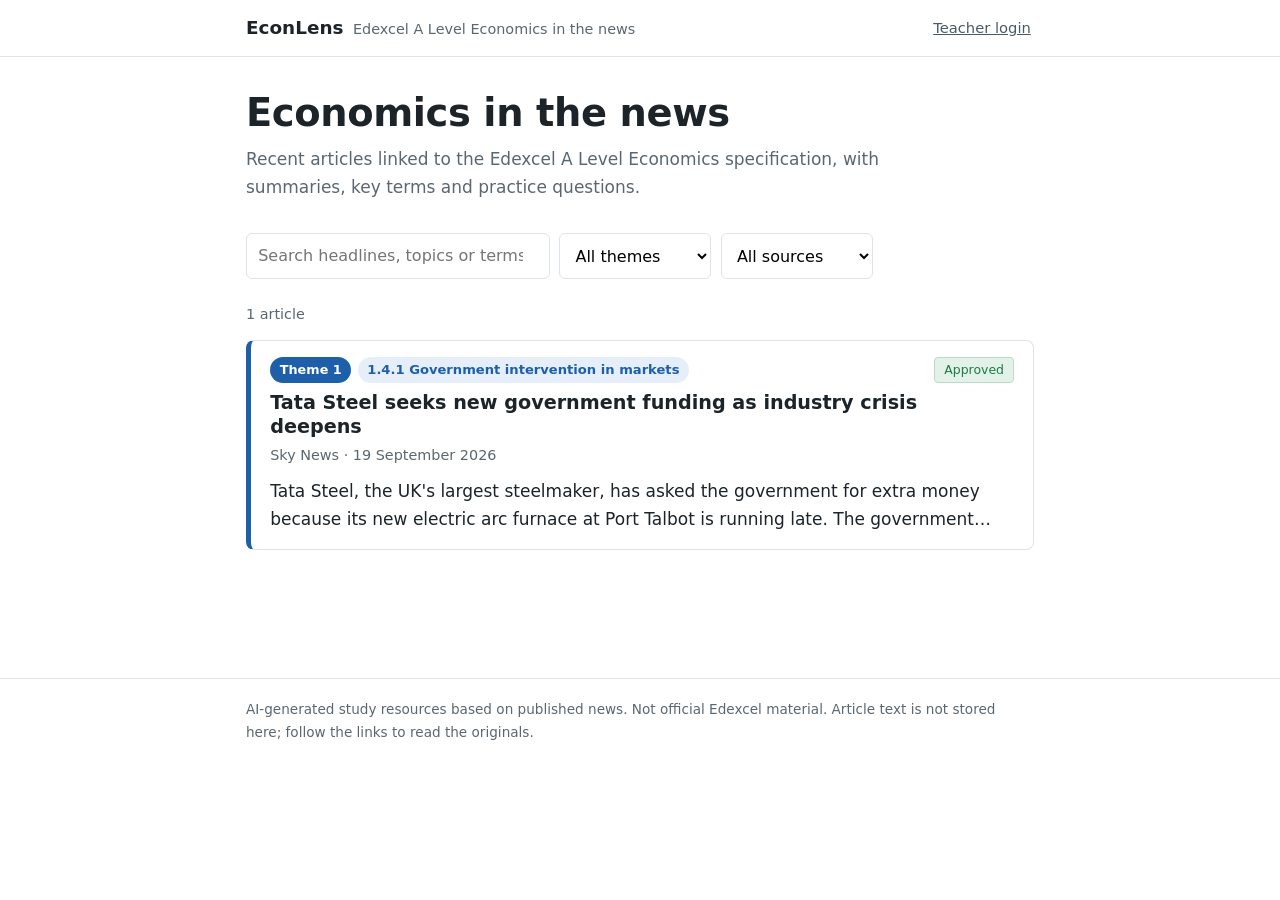
==== index.html @ 5fb8e8cc "Add files via upload" ====
<!DOCTYPE html>
<html lang="en-GB">
<head>
<meta charset="utf-8">
<meta name="viewport" content="width=device-width, initial-scale=1">
<title>EconLens: Economics in the news</title>
<meta name="robots" content="noindex">
<link rel="stylesheet" href="style.css">
</head>
<body>
<div class="topbar no-print">
  <div class="wrap">
    <a class="brand" href="#/">EconLens<span>Edexcel A Level Economics in the news</span></a>
    <div id="account"></div>
  </div>
</div>
<div id="teacherbar" class="teacherbar" hidden></div>
<main class="wrap" id="app" aria-live="polite"></main>
<footer class="site no-print"><div class="wrap">AI-generated study resources based on published news. Not official Edexcel material. Article text is not stored here; follow the links to read the originals.</div></footer>

<dialog id="login">
  <form method="dialog" id="loginform">
    <h2 style="font-size:1.15rem;margin:0">Teacher login</h2>
    <label for="pw" style="font-size:.9rem;color:#5b6770">Department password</label>
    <input id="pw" type="password" autocomplete="current-password" required>
    <p class="err" id="loginerr" hidden></p>
    <div class="row"><button class="btn" type="button" id="logincancel">Cancel</button><button class="btn primary" type="submit">Log in</button></div>
  </form>
</dialog>
<script src="app.js"></script>
</body>
</html>
---- style.css ----
:root{
  --bg:#ffffff; --ink:#1c2429; --muted:#5b6770; --line:#dfe4e8; --panel:#f6f8f9;
  --accent:#4b5a66; --accent-soft:#eceff1;
  --good:#1f7a45; --good-soft:#e2f2e8; --bad:#a23030; --bad-soft:#f8e4e4;
  --warn:#8a5a00; --warn-soft:#fbf1d9;
  --sans:system-ui,-apple-system,"Segoe UI",Roboto,"Helvetica Neue",Arial,sans-serif;
}
[data-theme="1"]{--accent:#1d5fa8;--accent-soft:#e6eff9}
[data-theme="2"]{--accent:#1f7a45;--accent-soft:#e3f2e9}
[data-theme="3"]{--accent:#b45309;--accent-soft:#fdeedd}
[data-theme="4"]{--accent:#6b3fa0;--accent-soft:#efe8f7}

*{box-sizing:border-box}
body{margin:0;background:var(--bg);color:var(--ink);font-family:var(--sans);font-size:1.0625rem;line-height:1.65}
a{color:var(--accent)}
:focus-visible{outline:3px solid var(--accent);outline-offset:2px}
h1,h2,h3{line-height:1.25;margin:0}
h1{font-size:clamp(1.7rem,4.5vw,2.4rem);font-weight:700;letter-spacing:-.01em}
h2{font-size:1.4rem;font-weight:650;margin-bottom:1rem}
h3{font-size:1.02rem;font-weight:650;margin:1.4rem 0 .5rem}
p{margin:0 0 1em;max-width:68ch}
.wrap{max-width:820px;margin:0 auto;padding:0 1rem}
.hidden,[hidden]{display:none!important}

/* top bar */
.topbar{border-bottom:1px solid var(--line)}
.topbar .wrap{display:flex;align-items:center;justify-content:space-between;gap:1rem;padding-top:.8rem;padding-bottom:.8rem}
.brand{font-weight:700;font-size:1.15rem;color:var(--ink);text-decoration:none}
.brand span{color:var(--muted);font-weight:400;font-size:.9rem;margin-left:.6rem}
@media(max-width:520px){.brand span{display:none}}
.linkbtn{font:inherit;font-size:.92rem;background:none;border:0;color:var(--accent);cursor:pointer;text-decoration:underline;padding:.2rem}

/* buttons */
.btn{font:inherit;font-size:.92rem;padding:.45rem .95rem;border:1px solid var(--line);background:#fff;color:var(--ink);border-radius:6px;cursor:pointer}
.btn:hover{border-color:var(--accent)}
.btn:disabled{opacity:.5;cursor:not-allowed}
.btn.primary{background:var(--accent);border-color:var(--accent);color:#fff;font-weight:600}
.btn.good{border-color:var(--good);color:var(--good)}
.btn.bad{border-color:var(--bad);color:var(--bad)}

/* teacher bar */
.teacherbar{background:var(--warn-soft);border-bottom:1px solid #ecd9a4;font-size:.92rem}
.teacherbar .wrap{padding-top:.6rem;padding-bottom:.6rem}
.teacherbar .row{display:flex;flex-wrap:wrap;gap:.5rem;align-items:center}
.teacherbar select{font:inherit;font-size:.9rem;padding:.35rem;border:1px solid var(--line);border-radius:6px;max-width:100%}
.teacherbar .note{color:var(--muted);margin:.4rem 0 0;font-size:.85rem}

/* home */
.intro{padding:2rem 0 1rem}
.intro p{color:var(--muted);margin:.5rem 0 0}
.filters{display:grid;grid-template-columns:1fr;gap:.6rem;margin:1rem 0 1.5rem}
@media(min-width:640px){.filters{grid-template-columns:2fr 1fr 1fr 1fr}}
.filters input,.filters select{font:inherit;font-size:1rem;padding:.55rem .7rem;border:1px solid var(--line);border-radius:6px;background:#fff;width:100%;min-width:0}
.count{color:var(--muted);font-size:.9rem;margin:0 0 .8rem}
.cards{display:grid;gap:1rem;padding-bottom:4rem}
.card{border:1px solid var(--line);border-left:5px solid var(--accent);border-radius:8px;padding:1rem 1.2rem;background:#fff}
.card h2{font-size:1.2rem;margin:.5rem 0 .3rem}
.card h2 a{color:var(--ink);text-decoration:none}
.card h2 a:hover{text-decoration:underline;color:var(--accent)}
.meta{color:var(--muted);font-size:.9rem;margin:0 0 .6rem}
.clamp{display:-webkit-box;-webkit-line-clamp:2;-webkit-box-orient:vertical;overflow:hidden;margin:.4rem 0 0;color:var(--ink)}
.tags{display:flex;flex-wrap:wrap;gap:.4rem;align-items:center}
.badge{font-size:.8rem;font-weight:650;padding:.15rem .6rem;border-radius:999px;background:var(--accent);color:#fff}
.tag{font-size:.82rem;padding:.12rem .6rem;border-radius:999px;background:var(--accent-soft);color:var(--accent);font-weight:600}
.tag.small{font-size:.76rem;font-weight:500}
.tag.plain{background:var(--panel);color:var(--ink);border:1px solid var(--line);font-weight:500}
.status{font-size:.78rem;padding:.1rem .55rem;border-radius:4px;border:1px solid var(--line);color:var(--muted);margin-left:auto}
.status.approved{color:var(--good);border-color:#b9dcc6;background:var(--good-soft)}
.status.pending{color:var(--warn);border-color:#ecd9a4;background:var(--warn-soft)}
.status.flagged{color:var(--bad);border-color:#e8bcbc;background:var(--bad-soft)}
.status.notrel{color:var(--muted);background:var(--panel)}
.reason{font-size:.92rem;color:var(--muted);margin:.5rem 0 0}
.empty{padding:3rem 0;color:var(--muted)}

/* article */
.back{display:inline-block;margin:1.2rem 0 .4rem;font-size:.92rem}
.article header{border-top:5px solid var(--accent);padding-top:1.2rem}
.article header h1{margin:.7rem 0 .5rem}
.banner{margin:1.2rem 0 0;padding:.6rem .9rem;border-radius:6px;background:var(--warn-soft);color:var(--warn);font-size:.92rem}
.banner.reviewed{background:var(--good-soft);color:var(--good)}
section{margin-top:2.6rem}
.panel{background:var(--accent-soft);border-radius:8px;padding:1.1rem 1.3rem}
.panel p:last-child{margin-bottom:0}
.panel.plain{background:var(--panel)}
.panel.discuss{border:2px solid var(--accent);background:#fff}
.tabs{display:inline-flex;border:1px solid var(--line);border-radius:6px;overflow:hidden;margin-bottom:1rem}
.tabs button{font:inherit;font-size:.92rem;padding:.4rem .9rem;border:0;background:#fff;cursor:pointer;color:var(--ink)}
.tabs button[aria-selected="true"]{background:var(--accent);color:#fff;font-weight:600}
.summary p{white-space:normal}
.print-only{display:none}
.speclist{list-style:none;padding:0;margin:0}
.speclist li{padding:.7rem 0;border-top:1px solid var(--line)}
.speclist li:first-child{border-top:0}
.speclist b{color:var(--accent)}
.conf{display:inline-block;font-size:.8rem;font-weight:600;padding:.1rem .55rem;border-radius:4px;background:var(--panel);border:1px solid var(--line);margin-top:.4rem}
ul.evals{margin:0;padding-left:1.2rem;max-width:68ch}
ul.evals li{margin-bottom:.6rem}
details.term{border-top:1px solid var(--line)}
details.term:last-child{border-bottom:1px solid var(--line)}
details.term summary{cursor:pointer;padding:.7rem 0;font-weight:600;list-style:none;display:flex;justify-content:space-between;gap:1rem}
details.term summary::-webkit-details-marker{display:none}
details.term summary::after{content:"+";color:var(--accent);font-weight:700}
details.term[open] summary::after{content:"\2212"}
details.term p{margin:0 0 .9rem;max-width:68ch}

/* exam practice */
.qhead{display:flex;flex-wrap:wrap;gap:.5rem;align-items:center;margin:2rem 0 .6rem}
.qhead h3{margin:0}
.qtext{font-weight:600;max-width:68ch}
.mcq{border:1px solid var(--line);border-radius:8px;padding:1rem 1.2rem}
.mcq .n{color:var(--muted);font-size:.88rem;margin:0 0 .4rem}
.opts{display:grid;gap:.5rem;margin:.8rem 0}
.opt{font:inherit;text-align:left;padding:.65rem .9rem;border:1px solid var(--line);border-radius:6px;background:#fff;cursor:pointer;display:flex;gap:.7rem;color:var(--ink)}
.opt b{min-width:1.2rem}
.opt:hover:not(:disabled){border-color:var(--accent)}
.opt:disabled{cursor:default}
.opt.correct{background:var(--good-soft);border-color:var(--good)}
.opt.wrong{background:var(--bad-soft);border-color:var(--bad)}
.feedback{margin:.6rem 0 0;padding:.6rem .9rem;border-radius:6px;background:var(--panel)}
.feedback b.right{color:var(--good)}
.feedback b.no{color:var(--bad)}
.mcqnav{display:flex;gap:.6rem;align-items:center;margin-top:.8rem}
textarea{font:inherit;width:100%;min-height:9rem;padding:.7rem;border:1px solid var(--line);border-radius:6px;resize:vertical}
.hint{font-size:.85rem;color:var(--muted);margin:.4rem 0 .6rem}
.answer{margin-top:.8rem;white-space:pre-line}
.lines{display:none}

.tools{margin-top:1rem;font-size:.85rem;color:var(--muted)}
footer.site{border-top:1px solid var(--line);margin-top:4rem;padding:1.2rem 0 2.5rem;color:var(--muted);font-size:.85rem}
dialog{border:1px solid var(--line);border-radius:10px;padding:1.4rem;max-width:min(92vw,380px);font-family:var(--sans)}
dialog::backdrop{background:rgba(20,30,40,.4)}
dialog input{font:inherit;width:100%;padding:.55rem .7rem;border:1px solid var(--line);border-radius:6px;margin:.6rem 0}
dialog .err{color:var(--bad);font-size:.9rem;margin:.2rem 0 .6rem}
dialog .row{display:flex;gap:.5rem;justify-content:flex-end}

@media print{
  @page{margin:16mm}
  body{font-size:11pt;line-height:1.5;color:#000}
  .topbar,.teacherbar,.back,.no-print,.tabs,footer.site,.mcqnav,.feedback,.hint,.btn,dialog{display:none!important}
  .article header{border-top:3px solid var(--accent)}
  section{margin-top:1.4rem;break-inside:auto}
  h2,h3,.qhead{break-after:avoid}
  .panel,.mcq{break-inside:avoid}
  .print-only{display:block!important;font-weight:650;margin:.6rem 0 .2rem}
  .summary [hidden]{display:block!important}
  .mcq{display:block!important;border:0;padding:0;margin-bottom:1rem}
  .opt{border:0;padding:.1rem 0;background:none!important}
  textarea{display:none!important}
  .lines{display:block}
  .lines i{display:block;height:1.9rem;border-bottom:1px solid #999}
  .answer[hidden]{display:none!important}
  a{color:inherit;text-decoration:none}
  .panel{background:none;border:1px solid #bbb}
  .status{display:none}
}
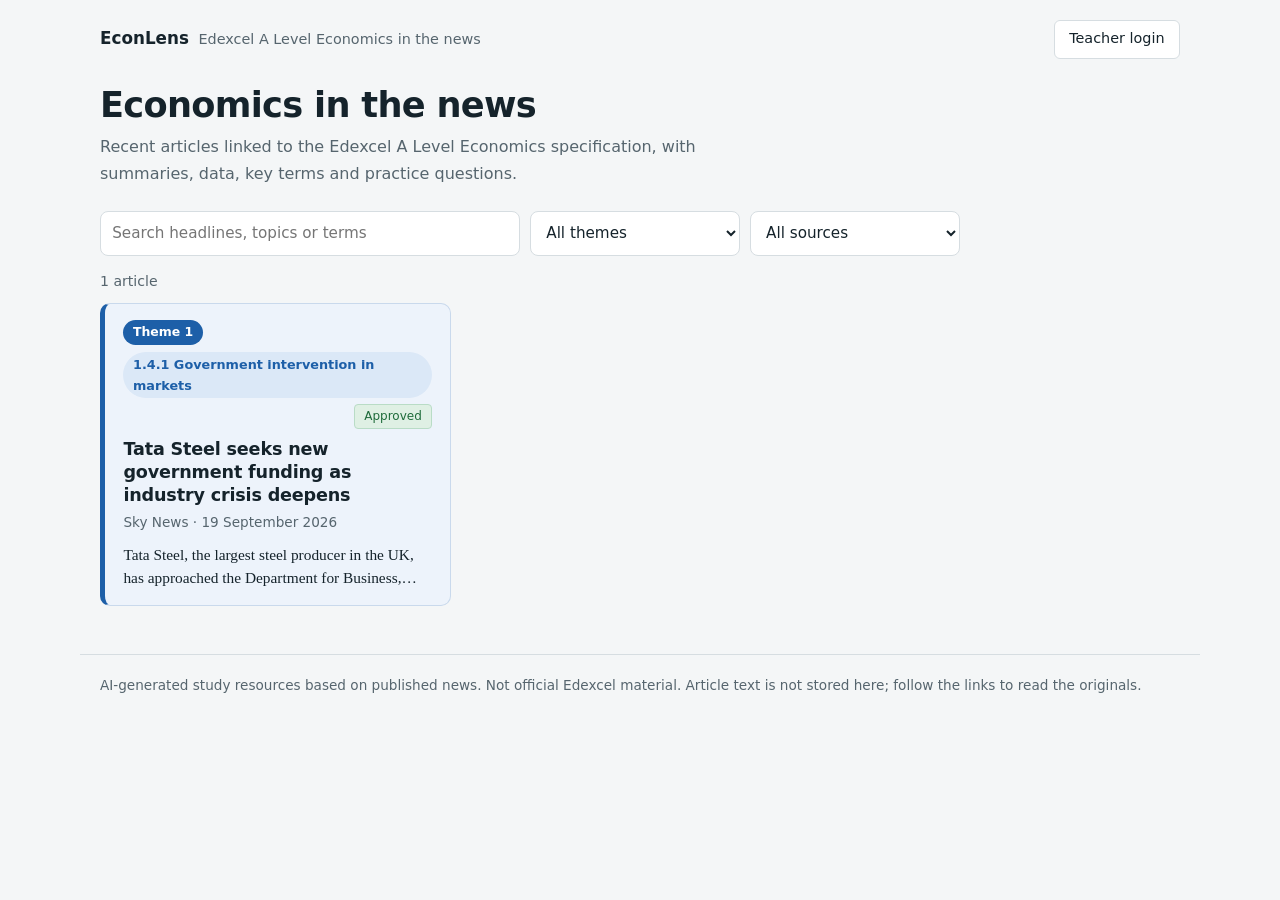
==== commit 4b5c4b82: "Update EconLens site 2026-09-20 18:33" ====
--- a/index.html
+++ b/index.html
@@ -8,20 +8,20 @@
 <link rel="stylesheet" href="style.css">
 </head>
 <body>
-<div class="topbar no-print">
-  <div class="wrap">
-    <a class="brand" href="#/">EconLens<span>Edexcel A Level Economics in the news</span></a>
+<div class="dash no-print">
+  <div class="dash-top">
+    <a class="brand" href="#/">EconLens<span class="tag-line">Edexcel A Level Economics in the news</span></a>
     <div id="account"></div>
   </div>
 </div>
 <div id="teacherbar" class="teacherbar" hidden></div>
-<main class="wrap" id="app" aria-live="polite"></main>
-<footer class="site no-print"><div class="wrap">AI-generated study resources based on published news. Not official Edexcel material. Article text is not stored here; follow the links to read the originals.</div></footer>
+<div id="app" aria-live="polite"></div>
+<footer class="site no-print">AI-generated study resources based on published news. Not official Edexcel material. Article text is not stored here; follow the links to read the originals.</footer>
 
 <dialog id="login">
   <form method="dialog" id="loginform">
     <h2 style="font-size:1.15rem;margin:0">Teacher login</h2>
-    <label for="pw" style="font-size:.9rem;color:#5b6770">Department password</label>
+    <label for="pw" style="font-size:.9rem;color:#56656e">Department password</label>
     <input id="pw" type="password" autocomplete="current-password" required>
     <p class="err" id="loginerr" hidden></p>
     <div class="row"><button class="btn" type="button" id="logincancel">Cancel</button><button class="btn primary" type="submit">Log in</button></div>
--- a/style.css
+++ b/style.css
@@ -1,155 +1,205 @@
 :root{
-  --bg:#ffffff; --ink:#1c2429; --muted:#5b6770; --line:#dfe4e8; --panel:#f6f8f9;
-  --accent:#4b5a66; --accent-soft:#eceff1;
-  --good:#1f7a45; --good-soft:#e2f2e8; --bad:#a23030; --bad-soft:#f8e4e4;
-  --warn:#8a5a00; --warn-soft:#fbf1d9;
+  --bg:#f4f6f7; --surface:#ffffff; --ink:#15232b; --muted:#56656e; --line:#d6dde1;
+  --accent:#4b5a66; --accent-soft:#e6eaed; --hi:#a4560a; --hi-soft:#f8e9d6;
+  --good:#1e6b3a; --good-soft:#dff0e4; --bad:#9b2c2c; --bad-soft:#f6e0e0;
+  --serif:"Iowan Old Style","Palatino Linotype",Palatino,Georgia,"Times New Roman",serif;
   --sans:system-ui,-apple-system,"Segoe UI",Roboto,"Helvetica Neue",Arial,sans-serif;
 }
-[data-theme="1"]{--accent:#1d5fa8;--accent-soft:#e6eff9}
-[data-theme="2"]{--accent:#1f7a45;--accent-soft:#e3f2e9}
-[data-theme="3"]{--accent:#b45309;--accent-soft:#fdeedd}
-[data-theme="4"]{--accent:#6b3fa0;--accent-soft:#efe8f7}
+/* One accent colour per theme; the page background takes the theme tint. */
+[data-theme="1"]{--bg:#edf3fb;--accent:#1d5fa8;--accent-soft:#dbe8f7;--line:#c9d9ec;--hi:#b45309;--hi-soft:#fbead8}
+[data-theme="2"]{--bg:#ecf6f0;--accent:#1f7a45;--accent-soft:#d8eee1;--line:#c8dfd0;--hi:#a4560a;--hi-soft:#f8e9d6}
+[data-theme="3"]{--bg:#fdf3e7;--accent:#b45309;--accent-soft:#f9e2c9;--line:#ebd4b9;--hi:#1d4f7c;--hi-soft:#dce9f5}
+[data-theme="4"]{--bg:#f3edf9;--accent:#6b3fa0;--accent-soft:#e5daf3;--line:#d9cbea;--hi:#a4560a;--hi-soft:#f8e9d6}
 
 *{box-sizing:border-box}
-body{margin:0;background:var(--bg);color:var(--ink);font-family:var(--sans);font-size:1.0625rem;line-height:1.65}
+html{scroll-behavior:smooth}
+@media (prefers-reduced-motion:reduce){html{scroll-behavior:auto}}
+body{margin:0;background:var(--bg);color:var(--ink);font-family:var(--serif);font-size:1.0625rem;line-height:1.65}
+body[data-theme]{background:var(--bg)}
 a{color:var(--accent)}
 :focus-visible{outline:3px solid var(--accent);outline-offset:2px}
-h1,h2,h3{line-height:1.25;margin:0}
-h1{font-size:clamp(1.7rem,4.5vw,2.4rem);font-weight:700;letter-spacing:-.01em}
-h2{font-size:1.4rem;font-weight:650;margin-bottom:1rem}
-h3{font-size:1.02rem;font-weight:650;margin:1.4rem 0 .5rem}
+h1,h2,h3{font-family:var(--sans);line-height:1.2;margin:0}
+h1{font-size:clamp(1.7rem,4.5vw,2.6rem);font-weight:650;letter-spacing:-.02em}
+h2{font-size:1.5rem;font-weight:650;letter-spacing:-.01em;margin-bottom:1rem}
+h3{font-size:1.05rem;font-weight:650;margin-bottom:.5rem}
 p{margin:0 0 1em;max-width:68ch}
-.wrap{max-width:820px;margin:0 auto;padding:0 1rem}
-.hidden,[hidden]{display:none!important}
-
-/* top bar */
-.topbar{border-bottom:1px solid var(--line)}
-.topbar .wrap{display:flex;align-items:center;justify-content:space-between;gap:1rem;padding-top:.8rem;padding-bottom:.8rem}
-.brand{font-weight:700;font-size:1.15rem;color:var(--ink);text-decoration:none}
-.brand span{color:var(--muted);font-weight:400;font-size:.9rem;margin-left:.6rem}
-@media(max-width:520px){.brand span{display:none}}
-.linkbtn{font:inherit;font-size:.92rem;background:none;border:0;color:var(--accent);cursor:pointer;text-decoration:underline;padding:.2rem}
-
-/* buttons */
-.btn{font:inherit;font-size:.92rem;padding:.45rem .95rem;border:1px solid var(--line);background:#fff;color:var(--ink);border-radius:6px;cursor:pointer}
+[hidden]{display:none!important}
+.sans{font-family:var(--sans)}
+
+/* ---------- top bar and home ---------- */
+.dash{max-width:1120px;margin:0 auto;padding:1.25rem 1.25rem 0;font-family:var(--sans)}
+.dash-top{display:flex;justify-content:space-between;align-items:center;gap:1rem}
+.dash-top a.brand{font-size:1.05rem;font-weight:650;color:var(--ink);text-decoration:none}
+.dash-top .tag-line{font-weight:400;color:var(--muted);font-size:.9rem;margin-left:.6rem}
+.linkbtn{font:inherit;font-size:.9rem;background:var(--surface);border:1px solid var(--line);color:var(--ink);border-radius:6px;padding:.4rem .9rem;cursor:pointer}
+.linkbtn:hover{border-color:var(--accent)}
+.intro{padding:1.6rem 0 .4rem}
+.intro h1{font-size:clamp(1.6rem,4vw,2.2rem)}
+.intro p{color:var(--muted);margin:.5rem 0 0;font-family:var(--sans);font-size:1rem}
+.filters{display:grid;grid-template-columns:1fr;gap:.6rem;margin:1.1rem 0 .9rem}
+@media(min-width:680px){.filters{grid-template-columns:2fr 1fr 1fr 1fr}}
+.filters input,.filters select{font:inherit;font-family:var(--sans);font-size:.95rem;padding:.55rem .7rem;border:1px solid var(--line);border-radius:8px;background:var(--surface);color:var(--ink);width:100%;min-width:0}
+.count{color:var(--muted);font-size:.88rem;margin:0 0 .6rem;font-family:var(--sans)}
+.picker{display:grid;grid-template-columns:repeat(auto-fill,minmax(300px,1fr));gap:.85rem;padding-bottom:3rem}
+.pick{display:block;background:var(--bg);border:1px solid var(--line);border-left:5px solid var(--accent);border-radius:10px;padding:1rem 1.15rem;font-family:var(--sans);color:var(--ink)}
+.pick:hover{border-color:var(--accent)}
+.pick .tags{margin-bottom:.55rem}
+.pick h2{font-size:1.1rem;line-height:1.3;margin:0 0 .3rem}
+.pick h2 a{color:var(--ink);text-decoration:none}
+.pick h2 a:hover{text-decoration:underline}
+.pick .meta{font-size:.85rem;color:var(--muted);margin:0 0 .55rem}
+.clamp{display:-webkit-box;-webkit-line-clamp:2;-webkit-box-orient:vertical;overflow:hidden;margin:0;font-family:var(--serif);font-size:.96rem;line-height:1.5}
+.reason{font-size:.9rem;color:var(--muted);margin:.4rem 0 0}
+.empty{padding:2.5rem 0;color:var(--muted);font-family:var(--sans)}
+.tags{display:flex;flex-wrap:wrap;gap:.4rem;align-items:center;font-family:var(--sans)}
+.badge{font-size:.78rem;font-weight:650;padding:.15rem .6rem;border-radius:999px;background:var(--accent);color:#fff}
+.tag{font-size:.8rem;padding:.12rem .6rem;border-radius:999px;background:var(--accent-soft);color:var(--accent);font-weight:600}
+.status{font-size:.75rem;padding:.1rem .55rem;border-radius:4px;border:1px solid var(--line);color:var(--muted);margin-left:auto;background:var(--surface)}
+.status.approved{color:var(--good);border-color:#b9dcc6;background:var(--good-soft)}
+.status.pending{color:#7a5300;border-color:#ecd9a4;background:#fbf1d9}
+.status.flagged{color:var(--bad);border-color:#e8bcbc;background:var(--bad-soft)}
+
+/* ---------- teacher bar ---------- */
+.teacherbar{background:#fbf1d9;border-bottom:1px solid #ecd9a4;font-family:var(--sans);font-size:.92rem}
+.teacherbar .in{max-width:1120px;margin:0 auto;padding:.6rem 1.25rem}
+.teacherbar .row{display:flex;flex-wrap:wrap;gap:.5rem;align-items:center}
+.teacherbar select{font:inherit;font-size:.9rem;padding:.35rem;border:1px solid var(--line);border-radius:6px;max-width:100%}
+.teacherbar .note{color:var(--muted);margin:.4rem 0 0;font-size:.85rem;max-width:none}
+.btn{font:inherit;font-family:var(--sans);font-size:.9rem;padding:.42rem .9rem;border:1px solid var(--line);background:var(--surface);color:var(--ink);border-radius:6px;cursor:pointer}
 .btn:hover{border-color:var(--accent)}
 .btn:disabled{opacity:.5;cursor:not-allowed}
-.btn.primary{background:var(--accent);border-color:var(--accent);color:#fff;font-weight:600}
+.btn.primary{background:var(--accent);border-color:var(--accent);color:#fff;font-weight:600;text-decoration:none;display:inline-block}
 .btn.good{border-color:var(--good);color:var(--good)}
 .btn.bad{border-color:var(--bad);color:var(--bad)}
-
-/* teacher bar */
-.teacherbar{background:var(--warn-soft);border-bottom:1px solid #ecd9a4;font-size:.92rem}
-.teacherbar .wrap{padding-top:.6rem;padding-bottom:.6rem}
-.teacherbar .row{display:flex;flex-wrap:wrap;gap:.5rem;align-items:center}
-.teacherbar select{font:inherit;font-size:.9rem;padding:.35rem;border:1px solid var(--line);border-radius:6px;max-width:100%}
-.teacherbar .note{color:var(--muted);margin:.4rem 0 0;font-size:.85rem}
-
-/* home */
-.intro{padding:2rem 0 1rem}
-.intro p{color:var(--muted);margin:.5rem 0 0}
-.filters{display:grid;grid-template-columns:1fr;gap:.6rem;margin:1rem 0 1.5rem}
-@media(min-width:640px){.filters{grid-template-columns:2fr 1fr 1fr 1fr}}
-.filters input,.filters select{font:inherit;font-size:1rem;padding:.55rem .7rem;border:1px solid var(--line);border-radius:6px;background:#fff;width:100%;min-width:0}
-.count{color:var(--muted);font-size:.9rem;margin:0 0 .8rem}
-.cards{display:grid;gap:1rem;padding-bottom:4rem}
-.card{border:1px solid var(--line);border-left:5px solid var(--accent);border-radius:8px;padding:1rem 1.2rem;background:#fff}
-.card h2{font-size:1.2rem;margin:.5rem 0 .3rem}
-.card h2 a{color:var(--ink);text-decoration:none}
-.card h2 a:hover{text-decoration:underline;color:var(--accent)}
-.meta{color:var(--muted);font-size:.9rem;margin:0 0 .6rem}
-.clamp{display:-webkit-box;-webkit-line-clamp:2;-webkit-box-orient:vertical;overflow:hidden;margin:.4rem 0 0;color:var(--ink)}
-.tags{display:flex;flex-wrap:wrap;gap:.4rem;align-items:center}
-.badge{font-size:.8rem;font-weight:650;padding:.15rem .6rem;border-radius:999px;background:var(--accent);color:#fff}
-.tag{font-size:.82rem;padding:.12rem .6rem;border-radius:999px;background:var(--accent-soft);color:var(--accent);font-weight:600}
-.tag.small{font-size:.76rem;font-weight:500}
-.tag.plain{background:var(--panel);color:var(--ink);border:1px solid var(--line);font-weight:500}
-.status{font-size:.78rem;padding:.1rem .55rem;border-radius:4px;border:1px solid var(--line);color:var(--muted);margin-left:auto}
-.status.approved{color:var(--good);border-color:#b9dcc6;background:var(--good-soft)}
-.status.pending{color:var(--warn);border-color:#ecd9a4;background:var(--warn-soft)}
-.status.flagged{color:var(--bad);border-color:#e8bcbc;background:var(--bad-soft)}
-.status.notrel{color:var(--muted);background:var(--panel)}
-.reason{font-size:.92rem;color:var(--muted);margin:.5rem 0 0}
-.empty{padding:3rem 0;color:var(--muted)}
-
-/* article */
-.back{display:inline-block;margin:1.2rem 0 .4rem;font-size:.92rem}
-.article header{border-top:5px solid var(--accent);padding-top:1.2rem}
-.article header h1{margin:.7rem 0 .5rem}
-.banner{margin:1.2rem 0 0;padding:.6rem .9rem;border-radius:6px;background:var(--warn-soft);color:var(--warn);font-size:.92rem}
+.linkbtn.inline{background:none;border:0;padding:0;text-decoration:underline;color:var(--accent);font-size:inherit}
+
+/* ---------- article layout ---------- */
+.layout{display:grid;grid-template-columns:210px minmax(0,1fr);gap:3rem;max-width:1120px;margin:0 auto;padding:1.4rem 1.25rem 5rem}
+nav.toc{position:sticky;top:1.5rem;align-self:start;font-family:var(--sans);font-size:.92rem}
+nav.toc p{font-weight:600;margin:0 0 .6rem;color:var(--muted)}
+nav.toc a{display:block;padding:.3rem 0 .3rem .8rem;border-left:2px solid var(--line);text-decoration:none;color:var(--ink)}
+nav.toc a:hover{border-left-color:var(--accent);color:var(--accent)}
+nav.toc a.back{margin-bottom:.9rem;border-left-color:transparent;padding-left:0;color:var(--accent)}
+main{min-width:0}
+section{margin-top:3.25rem}
+header.hero{padding-bottom:.5rem}
+.meta{font-family:var(--sans);color:var(--muted);font-size:.92rem;margin:.9rem 0 1.1rem}
+.chips{display:flex;flex-wrap:wrap;gap:.5rem;font-family:var(--sans);font-size:.9rem;margin-bottom:1.25rem;align-items:center}
+.chip{padding:.25rem .7rem;border-radius:999px;border:1px solid var(--line);background:var(--surface)}
+.chip.primary{background:var(--accent);border-color:var(--accent);color:#fff;font-weight:600}
+.banner{margin:1rem 0 0;padding:.6rem .9rem;border-radius:6px;background:#fbf1d9;color:#7a5300;font-size:.92rem;font-family:var(--sans);max-width:none}
 .banner.reviewed{background:var(--good-soft);color:var(--good)}
-section{margin-top:2.6rem}
-.panel{background:var(--accent-soft);border-radius:8px;padding:1.1rem 1.3rem}
+.banner.warn{background:var(--bad-soft);color:var(--bad)}
+.toolbar{display:flex;gap:.5rem;flex-wrap:wrap;margin:1rem 0 0;font-family:var(--sans)}
+.panel{background:var(--surface);border:1px solid var(--line);border-radius:10px;padding:1.25rem 1.4rem}
 .panel p:last-child{margin-bottom:0}
-.panel.plain{background:var(--panel)}
-.panel.discuss{border:2px solid var(--accent);background:#fff}
-.tabs{display:inline-flex;border:1px solid var(--line);border-radius:6px;overflow:hidden;margin-bottom:1rem}
-.tabs button{font:inherit;font-size:.92rem;padding:.4rem .9rem;border:0;background:#fff;cursor:pointer;color:var(--ink)}
-.tabs button[aria-selected="true"]{background:var(--accent);color:#fff;font-weight:600}
-.summary p{white-space:normal}
-.print-only{display:none}
-.speclist{list-style:none;padding:0;margin:0}
-.speclist li{padding:.7rem 0;border-top:1px solid var(--line)}
-.speclist li:first-child{border-top:0}
-.speclist b{color:var(--accent)}
-.conf{display:inline-block;font-size:.8rem;font-weight:600;padding:.1rem .55rem;border-radius:4px;background:var(--panel);border:1px solid var(--line);margin-top:.4rem}
-ul.evals{margin:0;padding-left:1.2rem;max-width:68ch}
-ul.evals li{margin-bottom:.6rem}
-details.term{border-top:1px solid var(--line)}
-details.term:last-child{border-bottom:1px solid var(--line)}
-details.term summary{cursor:pointer;padding:.7rem 0;font-weight:600;list-style:none;display:flex;justify-content:space-between;gap:1rem}
-details.term summary::-webkit-details-marker{display:none}
-details.term summary::after{content:"+";color:var(--accent);font-weight:700}
-details.term[open] summary::after{content:"\2212"}
-details.term p{margin:0 0 .9rem;max-width:68ch}
-
-/* exam practice */
-.qhead{display:flex;flex-wrap:wrap;gap:.5rem;align-items:center;margin:2rem 0 .6rem}
-.qhead h3{margin:0}
-.qtext{font-weight:600;max-width:68ch}
-.mcq{border:1px solid var(--line);border-radius:8px;padding:1rem 1.2rem}
-.mcq .n{color:var(--muted);font-size:.88rem;margin:0 0 .4rem}
-.opts{display:grid;gap:.5rem;margin:.8rem 0}
-.opt{font:inherit;text-align:left;padding:.65rem .9rem;border:1px solid var(--line);border-radius:6px;background:#fff;cursor:pointer;display:flex;gap:.7rem;color:var(--ink)}
-.opt b{min-width:1.2rem}
+.panel.tint{background:var(--accent-soft);border-color:transparent}
+
+/* ---------- data visuals ---------- */
+.chart-wrap{overflow-x:auto}
+.chart-wrap svg{display:block;min-width:520px;width:100%;height:auto}
+.chart-caption{font-family:var(--sans);font-size:.85rem;color:var(--muted);margin:.6rem 0 0;max-width:none}
+.gl{stroke:var(--line);stroke-width:1}
+.zl{stroke:var(--muted);stroke-width:1.2}
+.axis{fill:var(--muted);font:12px var(--sans)}
+.callout{fill:var(--ink);font:600 13px var(--sans)}
+.facts{display:grid;grid-template-columns:repeat(auto-fit,minmax(160px,1fr));gap:.75rem;margin-top:1rem;font-family:var(--sans)}
+.fact{background:var(--surface);border:1px solid var(--line);border-radius:8px;padding:.8rem 1rem}
+.fact b{display:block;font-size:1.5rem;font-weight:650;line-height:1.2;margin-bottom:.15rem}
+.fact span{font-size:.85rem;color:var(--muted);line-height:1.4;display:block}
+.share{display:flex;gap:4px;margin:.6rem 0 .5rem;min-height:16px}
+.share i{display:block;height:16px;border-radius:3px;background:var(--accent)}
+.share i.hi{background:var(--hi)}
+.share.solid{gap:0;border-radius:4px;overflow:hidden}
+.share.solid i{border-radius:0}
+.legend{display:flex;flex-wrap:wrap;gap:.3rem 1.2rem;font-family:var(--sans);font-size:.88rem;margin:.2rem 0 .4rem}
+.legend span::before{content:"";display:inline-block;width:.8rem;height:.8rem;border-radius:2px;background:var(--accent);margin-right:.4rem;vertical-align:-1px}
+.legend span.hi::before{background:var(--hi)}
+.note{font-family:var(--sans);font-size:.88rem;color:var(--muted);max-width:none}
+.mrow{display:grid;grid-template-columns:minmax(120px,240px) 1fr 52px;gap:.6rem;align-items:center;font-family:var(--sans);font-size:.92rem;margin:.45rem 0}
+.mrow i{display:block;height:14px;border-radius:3px;background:var(--accent);width:var(--w)}
+.mrow b{font-weight:600;text-align:right}
+@media(max-width:560px){.mrow{grid-template-columns:1fr 52px}.mrow span{grid-column:1/-1}}
+.evals{display:grid;gap:.75rem}
+.eval{background:var(--surface);border:1px solid var(--line);border-left:4px solid var(--hi);border-radius:6px;padding:.8rem 1rem;font-size:1rem}
+.eval b{font-family:var(--sans);display:block;margin-bottom:.15rem}
+
+/* ---------- summary, theory, terms ---------- */
+ul.tight{margin:0;padding-left:1.2rem}
+ul.tight li{margin-bottom:.5rem}
+.chain{list-style:none;padding:0;margin:0;counter-reset:s}
+.chain li{counter-increment:s;position:relative;padding:.1rem 0 1rem 2.6rem;max-width:68ch}
+.chain li::before{content:counter(s);position:absolute;left:0;top:0;width:1.8rem;height:1.8rem;border-radius:50%;background:var(--accent-soft);color:var(--accent);font:600 .9rem var(--sans);display:grid;place-items:center}
+.chain li::after{content:"";position:absolute;left:.9rem;top:1.9rem;bottom:.2rem;width:1px;background:var(--line)}
+.chain li:last-child::after{display:none}
+dl.terms{display:grid;grid-template-columns:minmax(0,1fr);gap:0;margin:0}
+dl.terms div{padding:.8rem 0;border-top:1px solid var(--line)}
+dl.terms dt{font-family:var(--sans);font-weight:600}
+dl.terms dd{margin:.15rem 0 0;max-width:68ch}
+@media(min-width:760px){dl.terms div{display:grid;grid-template-columns:230px 1fr;gap:1.5rem}dl.terms dd{margin:0}}
+
+/* ---------- exam practice ---------- */
+.q{background:var(--surface);border:1px solid var(--line);border-radius:10px;padding:1.1rem 1.3rem;margin-bottom:1rem}
+.q .qtxt{font-weight:600;max-width:68ch}
+.qlabel{font-family:var(--sans);font-size:.85rem;color:var(--muted);margin-bottom:.3rem}
+.opts{display:grid;gap:.5rem;margin:.9rem 0 .5rem}
+.opt{display:flex;gap:.7rem;text-align:left;font:inherit;font-size:1rem;background:var(--bg);color:var(--ink);border:1px solid var(--line);border-radius:8px;padding:.6rem .8rem;cursor:pointer;width:100%}
 .opt:hover:not(:disabled){border-color:var(--accent)}
-.opt:disabled{cursor:default}
+.opt .l{font-family:var(--sans);font-weight:600;min-width:1.2rem}
 .opt.correct{background:var(--good-soft);border-color:var(--good)}
 .opt.wrong{background:var(--bad-soft);border-color:var(--bad)}
-.feedback{margin:.6rem 0 0;padding:.6rem .9rem;border-radius:6px;background:var(--panel)}
-.feedback b.right{color:var(--good)}
-.feedback b.no{color:var(--bad)}
+.opt:disabled{cursor:default}
+.explain{font-family:var(--sans);font-size:.95rem;background:var(--accent-soft);border-radius:6px;padding:.7rem .9rem;margin-top:.5rem}
 .mcqnav{display:flex;gap:.6rem;align-items:center;margin-top:.8rem}
-textarea{font:inherit;width:100%;min-height:9rem;padding:.7rem;border:1px solid var(--line);border-radius:6px;resize:vertical}
-.hint{font-size:.85rem;color:var(--muted);margin:.4rem 0 .6rem}
-.answer{margin-top:.8rem;white-space:pre-line}
+textarea{font:inherit;width:100%;min-height:8rem;padding:.7rem;border:1px solid var(--line);border-radius:8px;resize:vertical;background:var(--bg);color:var(--ink);margin-top:.6rem}
+.hint{font-family:var(--sans);font-size:.85rem;color:var(--muted);margin:.4rem 0 .6rem}
+.answer{background:var(--bg);border:1px solid var(--line);border-radius:8px;padding:.8rem 1rem;margin-top:.9rem}
+.answer h4{font:650 1rem var(--sans);margin:0 0 .6rem}
+.answer h4:not(:first-child){margin-top:1.1rem}
+.ao{display:grid;grid-template-columns:auto 1fr;gap:.5rem 1rem;font-size:.98rem}
+.ao b{font-family:var(--sans);color:var(--accent);white-space:nowrap}
+.ao b small{display:block;font-weight:500;color:var(--muted);font-size:.75rem}
+.levels{display:grid;gap:.5rem;margin-top:.5rem}
+.level{border:1px solid var(--line);border-radius:6px;padding:.6rem .9rem;background:var(--surface)}
+.level b{font-family:var(--sans)}
 .lines{display:none}
-
-.tools{margin-top:1rem;font-size:.85rem;color:var(--muted)}
-footer.site{border-top:1px solid var(--line);margin-top:4rem;padding:1.2rem 0 2.5rem;color:var(--muted);font-size:.85rem}
+.print-link{display:none}
+.discuss{background:var(--accent-soft);border-radius:12px;padding:1.6rem 1.8rem}
+.discuss .prompt{font:600 1.35rem/1.4 var(--serif);max-width:52ch;margin:0 0 .8rem}
+.discuss .note{margin:0}
+
+footer.site{max-width:1120px;margin:0 auto;padding:1.2rem 1.25rem 2.5rem;color:var(--muted);font-family:var(--sans);font-size:.85rem;border-top:1px solid var(--line)}
 dialog{border:1px solid var(--line);border-radius:10px;padding:1.4rem;max-width:min(92vw,380px);font-family:var(--sans)}
 dialog::backdrop{background:rgba(20,30,40,.4)}
 dialog input{font:inherit;width:100%;padding:.55rem .7rem;border:1px solid var(--line);border-radius:6px;margin:.6rem 0}
 dialog .err{color:var(--bad);font-size:.9rem;margin:.2rem 0 .6rem}
 dialog .row{display:flex;gap:.5rem;justify-content:flex-end}
 
+@media(max-width:860px){
+  .layout{grid-template-columns:1fr;gap:1rem}
+  nav.toc{position:static;display:flex;flex-wrap:wrap;gap:.4rem}
+  nav.toc p{width:100%}
+  nav.toc a{border:1px solid var(--line);border-radius:999px;padding:.25rem .7rem;background:var(--surface)}
+  nav.toc a.back{border-color:transparent;background:none;padding-left:0}
+}
+@media(max-width:520px){.dash-top .tag-line{display:none}}
+
 @media print{
   @page{margin:16mm}
-  body{font-size:11pt;line-height:1.5;color:#000}
-  .topbar,.teacherbar,.back,.no-print,.tabs,footer.site,.mcqnav,.feedback,.hint,.btn,dialog{display:none!important}
-  .article header{border-top:3px solid var(--accent)}
-  section{margin-top:1.4rem;break-inside:auto}
-  h2,h3,.qhead{break-after:avoid}
-  .panel,.mcq{break-inside:avoid}
-  .print-only{display:block!important;font-weight:650;margin:.6rem 0 .2rem}
-  .summary [hidden]{display:block!important}
-  .mcq{display:block!important;border:0;padding:0;margin-bottom:1rem}
+  body,body[data-theme]{background:#fff;color:#000;font-size:11pt;line-height:1.5}
+  .dash,.teacherbar,nav.toc,.toolbar,footer.site,.mcqnav,.hint,dialog,.no-print{display:none!important}
+  .layout{display:block;padding:0}
+  section{margin-top:1.4rem}
+  h2,h3{break-after:avoid}
+  .panel,.q,.eval,.fact,.chain li{break-inside:avoid}
+  .mcq{display:block!important}
+  .explain{display:none!important}
   .opt{border:0;padding:.1rem 0;background:none!important}
   textarea{display:none!important}
   .lines{display:block}
   .lines i{display:block;height:1.9rem;border-bottom:1px solid #999}
   .answer[hidden]{display:none!important}
   a{color:inherit;text-decoration:none}
-  .panel{background:none;border:1px solid #bbb}
   .status{display:none}
+  .print-link{display:block}
 }
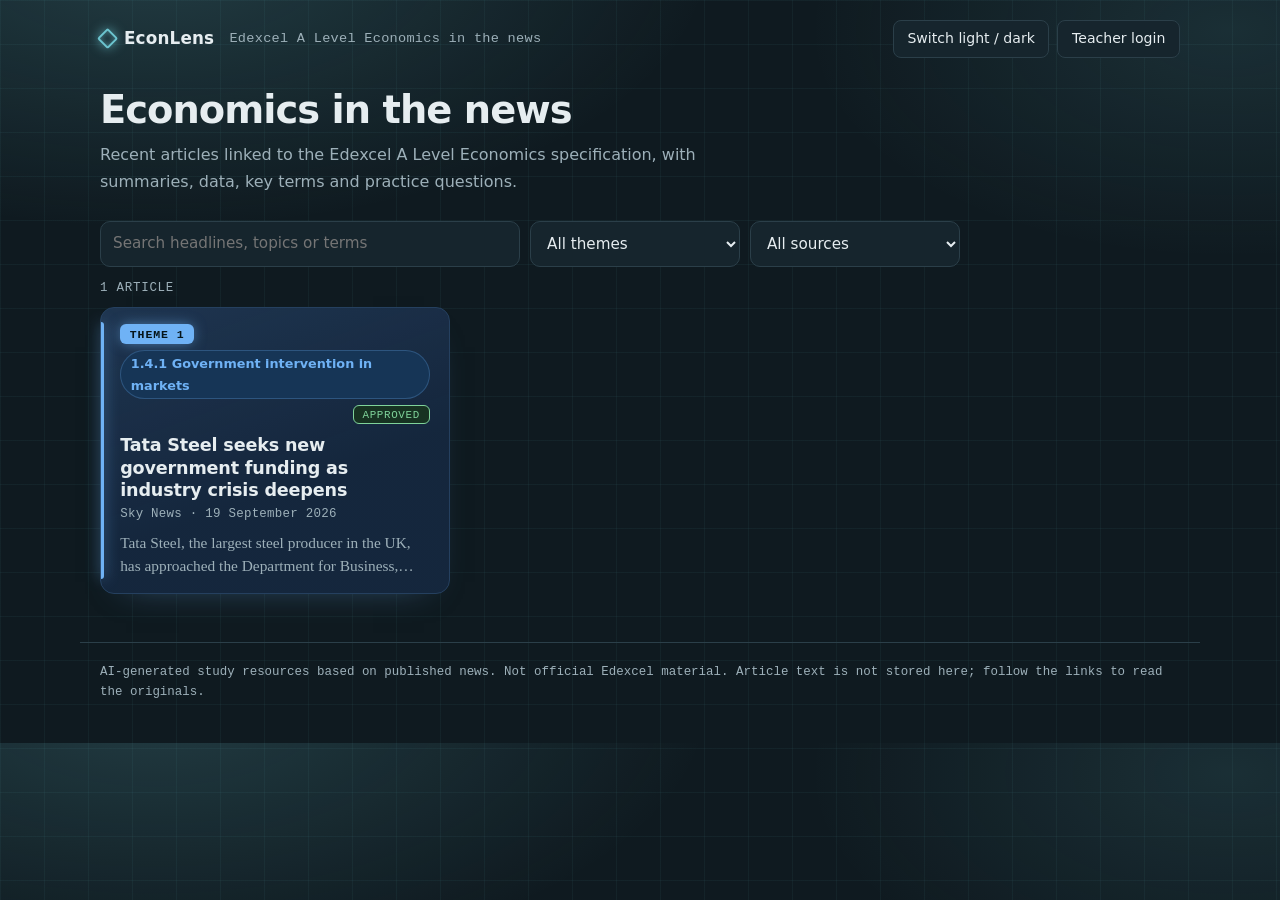
==== commit 3d9cb75f: "Update EconLens site 2026-09-20 19:09" ====
--- a/index.html
+++ b/index.html
@@ -5,13 +5,14 @@
 <meta name="viewport" content="width=device-width, initial-scale=1">
 <title>EconLens: Economics in the news</title>
 <meta name="robots" content="noindex">
+<script>try{document.documentElement.setAttribute("data-mode",localStorage.getItem("econlens-mode")==="light"?"light":"dark")}catch(e){document.documentElement.setAttribute("data-mode","dark")}</script>
 <link rel="stylesheet" href="style.css">
 </head>
 <body>
 <div class="dash no-print">
   <div class="dash-top">
     <a class="brand" href="#/">EconLens<span class="tag-line">Edexcel A Level Economics in the news</span></a>
-    <div id="account"></div>
+    <div id="account" class="acct"></div>
   </div>
 </div>
 <div id="teacherbar" class="teacherbar" hidden></div>
@@ -21,7 +22,7 @@
 <dialog id="login">
   <form method="dialog" id="loginform">
     <h2 style="font-size:1.15rem;margin:0">Teacher login</h2>
-    <label for="pw" style="font-size:.9rem;color:#56656e">Department password</label>
+    <label for="pw" style="font-size:.9rem;color:var(--muted)">Department password</label>
     <input id="pw" type="password" autocomplete="current-password" required>
     <p class="err" id="loginerr" hidden></p>
     <div class="row"><button class="btn" type="button" id="logincancel">Cancel</button><button class="btn primary" type="submit">Log in</button></div>
--- a/style.css
+++ b/style.css
@@ -1,177 +1,235 @@
+/* EconLens. Tokens follow the reference dashboard. html[data-mode] is "dark" (default) or "light".
+   Each theme keeps its own accent colour in both modes; [data-theme] sets it. */
 :root{
+  color-scheme:light;
   --bg:#f4f6f7; --surface:#ffffff; --ink:#15232b; --muted:#56656e; --line:#d6dde1;
-  --accent:#4b5a66; --accent-soft:#e6eaed; --hi:#a4560a; --hi-soft:#f8e9d6;
+  --accent:#4b5a66; --accent-soft:#e6eaed; --accent-rgb:75,90,102; --on-accent:#ffffff;
+  --hi:#a4560a; --hi-soft:#f8e9d6;
   --good:#1e6b3a; --good-soft:#dff0e4; --bad:#9b2c2c; --bad-soft:#f6e0e0;
-  --serif:"Iowan Old Style","Palatino Linotype",Palatino,Georgia,"Times New Roman",serif;
-  --sans:system-ui,-apple-system,"Segoe UI",Roboto,"Helvetica Neue",Arial,sans-serif;
-}
-/* One accent colour per theme; the page background takes the theme tint. */
-[data-theme="1"]{--bg:#edf3fb;--accent:#1d5fa8;--accent-soft:#dbe8f7;--line:#c9d9ec;--hi:#b45309;--hi-soft:#fbead8}
-[data-theme="2"]{--bg:#ecf6f0;--accent:#1f7a45;--accent-soft:#d8eee1;--line:#c8dfd0;--hi:#a4560a;--hi-soft:#f8e9d6}
-[data-theme="3"]{--bg:#fdf3e7;--accent:#b45309;--accent-soft:#f9e2c9;--line:#ebd4b9;--hi:#1d4f7c;--hi-soft:#dce9f5}
-[data-theme="4"]{--bg:#f3edf9;--accent:#6b3fa0;--accent-soft:#e5daf3;--line:#d9cbea;--hi:#a4560a;--hi-soft:#f8e9d6}
+  --warn-ink:#7a5300; --warn-bg:#fbf1d9; --warn-line:#ecd9a4;
+  --glow-a:.08; --grid-a:.04; --shadow-a:.22;
+  --serif:"Literata","Iowan Old Style","Palatino Linotype",Palatino,Georgia,"Times New Roman",serif;
+  --sans:"Instrument Sans",system-ui,-apple-system,"Segoe UI",Roboto,"Helvetica Neue",Arial,sans-serif;
+  --mono:ui-monospace,"SF Mono","JetBrains Mono",Menlo,Consolas,"Liberation Mono",monospace;
+}
+[data-theme="1"]{--bg:#edf3fb;--accent:#1d5fa8;--accent-soft:#dbe8f7;--accent-rgb:29,95,168;--line:#c9d9ec;--hi:#b45309;--hi-soft:#fbead8}
+[data-theme="2"]{--bg:#ecf6f0;--accent:#1f7a45;--accent-soft:#d8eee1;--accent-rgb:31,122,69;--line:#c8dfd0;--hi:#a4560a;--hi-soft:#f8e9d6}
+[data-theme="3"]{--bg:#fdf3e7;--accent:#b45309;--accent-soft:#f9e2c9;--accent-rgb:180,83,9;--line:#ebd4b9;--hi:#1d4f7c;--hi-soft:#dce9f5}
+[data-theme="4"]{--bg:#f3edf9;--accent:#6b3fa0;--accent-soft:#e5daf3;--accent-rgb:107,63,160;--line:#d9cbea;--hi:#a4560a;--hi-soft:#f8e9d6}
+
+/* dark mode: neutral values from the reference dashboard, plus a tinted dark palette per theme */
+html[data-mode="dark"]{
+  color-scheme:dark;
+  --bg:#0f1a20; --surface:#16252d; --ink:#e6edf0; --muted:#9db0b9; --line:#2b3f49;
+  --accent:#6cc4cf; --accent-soft:#17383f; --accent-rgb:108,196,207; --on-accent:#06151a;
+  --hi:#f0b36b; --hi-soft:#3a2b17;
+  --good:#7fd39a; --good-soft:#173322; --bad:#f19a9a; --bad-soft:#3b1d1d;
+  --warn-ink:#f0c674; --warn-bg:#3a2b17; --warn-line:#5c4520;
+  --glow-a:.2; --grid-a:.055; --shadow-a:.5;
+}
+html[data-mode="dark"] [data-theme="1"]{--bg:#0b1624;--surface:#122237;--line:#25405f;--accent:#6fb2f5;--accent-soft:#163556;--accent-rgb:111,178,245;--hi:#f0b36b;--hi-soft:#3a2b17}
+html[data-mode="dark"] [data-theme="2"]{--bg:#0b1c15;--surface:#112a1f;--line:#23473a;--accent:#5fd18b;--accent-soft:#134030;--accent-rgb:95,209,139;--hi:#f0b36b;--hi-soft:#3a2b17}
+html[data-mode="dark"] [data-theme="3"]{--bg:#1c1408;--surface:#2a1e10;--line:#4d3820;--accent:#f6a35b;--accent-soft:#4a2d0f;--accent-rgb:246,163,91;--hi:#7db6ea;--hi-soft:#163556}
+html[data-mode="dark"] [data-theme="4"]{--bg:#140e25;--surface:#1f1737;--line:#3a2d61;--accent:#b993f5;--accent-soft:#2f2352;--accent-rgb:185,147,245;--hi:#f0b36b;--hi-soft:#3a2b17}
 
 *{box-sizing:border-box}
 html{scroll-behavior:smooth}
-@media (prefers-reduced-motion:reduce){html{scroll-behavior:auto}}
-body{margin:0;background:var(--bg);color:var(--ink);font-family:var(--serif);font-size:1.0625rem;line-height:1.65}
-body[data-theme]{background:var(--bg)}
+@media (prefers-reduced-motion:reduce){html{scroll-behavior:auto}*{animation:none!important;transition:none!important}}
+body{
+  margin:0;color:var(--ink);font-family:var(--serif);font-size:1.0625rem;line-height:1.65;
+  background-color:var(--bg);
+  background-image:
+    radial-gradient(900px 440px at 12% -6%,rgba(var(--accent-rgb),var(--glow-a)),transparent 62%),
+    radial-gradient(700px 380px at 96% 4%,rgba(var(--accent-rgb),calc(var(--glow-a) * .6)),transparent 60%),
+    linear-gradient(rgba(var(--accent-rgb),var(--grid-a)) 1px,transparent 1px),
+    linear-gradient(90deg,rgba(var(--accent-rgb),var(--grid-a)) 1px,transparent 1px);
+  background-size:auto,auto,44px 44px,44px 44px;
+}
 a{color:var(--accent)}
 :focus-visible{outline:3px solid var(--accent);outline-offset:2px}
-h1,h2,h3{font-family:var(--sans);line-height:1.2;margin:0}
-h1{font-size:clamp(1.7rem,4.5vw,2.6rem);font-weight:650;letter-spacing:-.02em}
-h2{font-size:1.5rem;font-weight:650;letter-spacing:-.01em;margin-bottom:1rem}
-h3{font-size:1.05rem;font-weight:650;margin-bottom:.5rem}
+h1,h2,h3,h4{font-family:var(--sans);line-height:1.2;margin:0}
+h1{font-size:clamp(1.8rem,4.5vw,2.8rem);font-weight:600;letter-spacing:-.025em}
+h2{font-size:1.5rem;font-weight:600;letter-spacing:-.01em;margin-bottom:1rem}
+h3{font-size:1.05rem;font-weight:600;margin-bottom:.45rem}
 p{margin:0 0 1em;max-width:68ch}
 [hidden]{display:none!important}
-.sans{font-family:var(--sans)}
 
 /* ---------- top bar and home ---------- */
 .dash{max-width:1120px;margin:0 auto;padding:1.25rem 1.25rem 0;font-family:var(--sans)}
 .dash-top{display:flex;justify-content:space-between;align-items:center;gap:1rem}
-.dash-top a.brand{font-size:1.05rem;font-weight:650;color:var(--ink);text-decoration:none}
-.dash-top .tag-line{font-weight:400;color:var(--muted);font-size:.9rem;margin-left:.6rem}
-.linkbtn{font:inherit;font-size:.9rem;background:var(--surface);border:1px solid var(--line);color:var(--ink);border-radius:6px;padding:.4rem .9rem;cursor:pointer}
-.linkbtn:hover{border-color:var(--accent)}
-.intro{padding:1.6rem 0 .4rem}
-.intro h1{font-size:clamp(1.6rem,4vw,2.2rem)}
-.intro p{color:var(--muted);margin:.5rem 0 0;font-family:var(--sans);font-size:1rem}
-.filters{display:grid;grid-template-columns:1fr;gap:.6rem;margin:1.1rem 0 .9rem}
+.dash-top a.brand{font-size:1.05rem;font-weight:600;letter-spacing:.01em;color:var(--ink);text-decoration:none;display:inline-flex;align-items:center;gap:.55rem}
+.dash-top a.brand::before{content:"";width:.7rem;height:.7rem;transform:rotate(45deg);border:2px solid var(--accent);border-radius:2px;box-shadow:0 0 12px rgba(var(--accent-rgb),.7),inset 0 0 6px rgba(var(--accent-rgb),.5)}
+.dash-top .tag-line{font-weight:400;color:var(--muted);font-size:.85rem;margin-left:.4rem;font-family:var(--mono);letter-spacing:.02em}
+.acct{display:flex;gap:.5rem;align-items:center}
+.linkbtn{font:inherit;font-size:.88rem;background:var(--surface);border:1px solid var(--line);color:var(--ink);border-radius:8px;padding:.4rem .85rem;cursor:pointer;transition:border-color .15s,box-shadow .15s}
+.linkbtn:hover{border-color:var(--accent);box-shadow:0 0 14px -4px rgba(var(--accent-rgb),.7)}
+.intro{padding:1.8rem 0 .4rem}
+.intro h1{font-size:clamp(1.7rem,4vw,2.4rem)}
+.intro p{color:var(--muted);margin:.6rem 0 0;font-size:1rem}
+.eyebrow{font:500 .74rem/1 var(--mono);letter-spacing:.16em;text-transform:uppercase;color:var(--accent);margin:0 0 .8rem;max-width:none}
+.filters{display:grid;grid-template-columns:1fr;gap:.6rem;margin:1.2rem 0 .9rem}
 @media(min-width:680px){.filters{grid-template-columns:2fr 1fr 1fr 1fr}}
-.filters input,.filters select{font:inherit;font-family:var(--sans);font-size:.95rem;padding:.55rem .7rem;border:1px solid var(--line);border-radius:8px;background:var(--surface);color:var(--ink);width:100%;min-width:0}
-.count{color:var(--muted);font-size:.88rem;margin:0 0 .6rem;font-family:var(--sans)}
-.picker{display:grid;grid-template-columns:repeat(auto-fill,minmax(300px,1fr));gap:.85rem;padding-bottom:3rem}
-.pick{display:block;background:var(--bg);border:1px solid var(--line);border-left:5px solid var(--accent);border-radius:10px;padding:1rem 1.15rem;font-family:var(--sans);color:var(--ink)}
-.pick:hover{border-color:var(--accent)}
-.pick .tags{margin-bottom:.55rem}
-.pick h2{font-size:1.1rem;line-height:1.3;margin:0 0 .3rem}
+.filters input,.filters select{font:inherit;font-family:var(--sans);font-size:.95rem;padding:.6rem .75rem;border:1px solid var(--line);border-radius:10px;background:var(--surface);color:var(--ink);width:100%;min-width:0}
+.filters input:focus,.filters select:focus{border-color:var(--accent);box-shadow:0 0 0 3px rgba(var(--accent-rgb),.2);outline:none}
+.count{color:var(--muted);font:.78rem var(--mono);letter-spacing:.06em;text-transform:uppercase;margin:0 0 .7rem}
+.picker{display:grid;grid-template-columns:repeat(auto-fill,minmax(300px,1fr));gap:.95rem;padding-bottom:3rem}
+.pick{
+  display:block;position:relative;font-family:var(--sans);color:var(--ink);
+  background:linear-gradient(160deg,rgba(var(--accent-rgb),.13),rgba(var(--accent-rgb),.03) 60%),var(--surface);
+  border:1px solid var(--line);border-radius:14px;padding:1.05rem 1.2rem;
+  box-shadow:0 14px 34px -26px rgba(var(--accent-rgb),var(--shadow-a));transition:transform .18s,box-shadow .18s,border-color .18s;
+}
+.pick::before{content:"";position:absolute;left:0;top:14px;bottom:14px;width:3px;border-radius:0 3px 3px 0;background:var(--accent);box-shadow:0 0 14px rgba(var(--accent-rgb),.8)}
+.pick:hover{transform:translateY(-2px);border-color:var(--accent);box-shadow:0 18px 40px -22px rgba(var(--accent-rgb),.7)}
+.pick .tags{margin-bottom:.6rem}
+.pick h2{font-size:1.1rem;line-height:1.3;margin:0 0 .3rem;font-weight:600}
 .pick h2 a{color:var(--ink);text-decoration:none}
-.pick h2 a:hover{text-decoration:underline}
-.pick .meta{font-size:.85rem;color:var(--muted);margin:0 0 .55rem}
-.clamp{display:-webkit-box;-webkit-line-clamp:2;-webkit-box-orient:vertical;overflow:hidden;margin:0;font-family:var(--serif);font-size:.96rem;line-height:1.5}
+.pick h2 a::after{content:"";position:absolute;inset:0}
+.pick .meta{font:.78rem var(--mono);color:var(--muted);margin:0 0 .6rem;letter-spacing:.02em}
+.clamp{display:-webkit-box;-webkit-line-clamp:2;-webkit-box-orient:vertical;overflow:hidden;margin:0;font-family:var(--serif);font-size:.96rem;line-height:1.5;color:var(--muted)}
 .reason{font-size:.9rem;color:var(--muted);margin:.4rem 0 0}
 .empty{padding:2.5rem 0;color:var(--muted);font-family:var(--sans)}
 .tags{display:flex;flex-wrap:wrap;gap:.4rem;align-items:center;font-family:var(--sans)}
-.badge{font-size:.78rem;font-weight:650;padding:.15rem .6rem;border-radius:999px;background:var(--accent);color:#fff}
-.tag{font-size:.8rem;padding:.12rem .6rem;border-radius:999px;background:var(--accent-soft);color:var(--accent);font-weight:600}
-.status{font-size:.75rem;padding:.1rem .55rem;border-radius:4px;border:1px solid var(--line);color:var(--muted);margin-left:auto;background:var(--surface)}
-.status.approved{color:var(--good);border-color:#b9dcc6;background:var(--good-soft)}
-.status.pending{color:#7a5300;border-color:#ecd9a4;background:#fbf1d9}
-.status.flagged{color:var(--bad);border-color:#e8bcbc;background:var(--bad-soft)}
+.badge{font:600 .72rem var(--mono);letter-spacing:.08em;text-transform:uppercase;padding:.2rem .6rem;border-radius:6px;background:var(--accent);color:var(--on-accent);box-shadow:0 0 14px -2px rgba(var(--accent-rgb),.7)}
+.tag{font-size:.8rem;padding:.14rem .6rem;border-radius:999px;background:var(--accent-soft);color:var(--accent);font-weight:600;border:1px solid rgba(var(--accent-rgb),.25)}
+.status{font:500 .68rem var(--mono);letter-spacing:.06em;text-transform:uppercase;padding:.15rem .55rem;border-radius:6px;border:1px solid var(--line);color:var(--muted);margin-left:auto;background:var(--surface)}
+.status.approved{color:var(--good);border-color:var(--good);background:var(--good-soft)}
+.status.pending{color:var(--warn-ink);border-color:var(--warn-line);background:var(--warn-bg)}
+.status.flagged{color:var(--bad);border-color:var(--bad);background:var(--bad-soft)}
 
 /* ---------- teacher bar ---------- */
-.teacherbar{background:#fbf1d9;border-bottom:1px solid #ecd9a4;font-family:var(--sans);font-size:.92rem}
+.teacherbar{background:var(--warn-bg);border-bottom:1px solid var(--warn-line);font-family:var(--sans);font-size:.92rem;color:var(--ink)}
 .teacherbar .in{max-width:1120px;margin:0 auto;padding:.6rem 1.25rem}
 .teacherbar .row{display:flex;flex-wrap:wrap;gap:.5rem;align-items:center}
-.teacherbar select{font:inherit;font-size:.9rem;padding:.35rem;border:1px solid var(--line);border-radius:6px;max-width:100%}
+.teacherbar select{font:inherit;font-size:.9rem;padding:.35rem;border:1px solid var(--line);border-radius:8px;max-width:100%;background:var(--surface);color:var(--ink)}
 .teacherbar .note{color:var(--muted);margin:.4rem 0 0;font-size:.85rem;max-width:none}
-.btn{font:inherit;font-family:var(--sans);font-size:.9rem;padding:.42rem .9rem;border:1px solid var(--line);background:var(--surface);color:var(--ink);border-radius:6px;cursor:pointer}
-.btn:hover{border-color:var(--accent)}
-.btn:disabled{opacity:.5;cursor:not-allowed}
-.btn.primary{background:var(--accent);border-color:var(--accent);color:#fff;font-weight:600;text-decoration:none;display:inline-block}
+.btn{font:inherit;font-family:var(--sans);font-size:.9rem;padding:.44rem .95rem;border:1px solid var(--line);background:var(--surface);color:var(--ink);border-radius:8px;cursor:pointer;transition:border-color .15s,box-shadow .15s}
+.btn:hover{border-color:var(--accent);box-shadow:0 0 14px -4px rgba(var(--accent-rgb),.7)}
+.btn:disabled{opacity:.45;cursor:not-allowed;box-shadow:none}
+.btn.primary{background:var(--accent);border-color:var(--accent);color:var(--on-accent);font-weight:600;text-decoration:none;display:inline-block;box-shadow:0 0 18px -4px rgba(var(--accent-rgb),.8)}
 .btn.good{border-color:var(--good);color:var(--good)}
 .btn.bad{border-color:var(--bad);color:var(--bad)}
-.linkbtn.inline{background:none;border:0;padding:0;text-decoration:underline;color:var(--accent);font-size:inherit}
+.linkbtn.inline{background:none;border:0;padding:0;text-decoration:underline;color:var(--accent);font-size:inherit;box-shadow:none}
 
 /* ---------- article layout ---------- */
-.layout{display:grid;grid-template-columns:210px minmax(0,1fr);gap:3rem;max-width:1120px;margin:0 auto;padding:1.4rem 1.25rem 5rem}
+.layout{display:grid;grid-template-columns:210px minmax(0,1fr);gap:3rem;max-width:1120px;margin:0 auto;padding:1.6rem 1.25rem 5rem}
 nav.toc{position:sticky;top:1.5rem;align-self:start;font-family:var(--sans);font-size:.92rem}
-nav.toc p{font-weight:600;margin:0 0 .6rem;color:var(--muted)}
-nav.toc a{display:block;padding:.3rem 0 .3rem .8rem;border-left:2px solid var(--line);text-decoration:none;color:var(--ink)}
+nav.toc p{font:500 .72rem var(--mono);letter-spacing:.14em;text-transform:uppercase;margin:0 0 .6rem;color:var(--muted)}
+nav.toc a{display:block;padding:.3rem 0 .3rem .85rem;border-left:2px solid var(--line);text-decoration:none;color:var(--muted);transition:color .15s,border-color .15s}
 nav.toc a:hover{border-left-color:var(--accent);color:var(--accent)}
+nav.toc a.active{border-left-color:var(--accent);color:var(--ink);box-shadow:-8px 0 14px -10px var(--accent)}
 nav.toc a.back{margin-bottom:.9rem;border-left-color:transparent;padding-left:0;color:var(--accent)}
-main{min-width:0}
-section{margin-top:3.25rem}
+main{min-width:0;counter-reset:sec}
+section{margin-top:3.4rem;counter-increment:sec}
+section>h2::before{content:"0" counter(sec);display:block;font:500 .74rem/1 var(--mono);letter-spacing:.16em;color:var(--accent);margin-bottom:.55rem}
+section>h2::after{content:"";display:block;height:1px;margin-top:.7rem;background:linear-gradient(90deg,rgba(var(--accent-rgb),.6),transparent 70%)}
 header.hero{padding-bottom:.5rem}
-.meta{font-family:var(--sans);color:var(--muted);font-size:.92rem;margin:.9rem 0 1.1rem}
-.chips{display:flex;flex-wrap:wrap;gap:.5rem;font-family:var(--sans);font-size:.9rem;margin-bottom:1.25rem;align-items:center}
-.chip{padding:.25rem .7rem;border-radius:999px;border:1px solid var(--line);background:var(--surface)}
-.chip.primary{background:var(--accent);border-color:var(--accent);color:#fff;font-weight:600}
-.banner{margin:1rem 0 0;padding:.6rem .9rem;border-radius:6px;background:#fbf1d9;color:#7a5300;font-size:.92rem;font-family:var(--sans);max-width:none}
-.banner.reviewed{background:var(--good-soft);color:var(--good)}
-.banner.warn{background:var(--bad-soft);color:var(--bad)}
-.toolbar{display:flex;gap:.5rem;flex-wrap:wrap;margin:1rem 0 0;font-family:var(--sans)}
-.panel{background:var(--surface);border:1px solid var(--line);border-radius:10px;padding:1.25rem 1.4rem}
+header.hero::before{content:"";display:block;height:2px;margin-bottom:1.3rem;background:linear-gradient(90deg,var(--accent),rgba(var(--accent-rgb),0) 75%);box-shadow:0 0 16px rgba(var(--accent-rgb),.7)}
+.meta{font:.82rem var(--mono);color:var(--muted);margin:.9rem 0 1.1rem;letter-spacing:.02em}
+.chips{display:flex;flex-wrap:wrap;gap:.5rem;font-family:var(--sans);font-size:.88rem;margin-bottom:1.25rem;align-items:center}
+.chip{padding:.25rem .75rem;border-radius:999px;border:1px solid var(--line);background:var(--surface)}
+.chip.primary{background:var(--accent);border-color:var(--accent);color:var(--on-accent);font-weight:600;box-shadow:0 0 18px -3px rgba(var(--accent-rgb),.8)}
+.banner{margin:1rem 0 0;padding:.6rem .9rem;border-radius:10px;background:var(--warn-bg);color:var(--warn-ink);border:1px solid var(--warn-line);font-size:.9rem;font-family:var(--sans);max-width:none}
+.banner.reviewed{background:var(--good-soft);color:var(--good);border-color:var(--good)}
+.banner.warn{background:var(--bad-soft);color:var(--bad);border-color:var(--bad)}
+.toolbar{display:flex;gap:.5rem;flex-wrap:wrap;margin:1.1rem 0 0;font-family:var(--sans)}
+.panel{
+  background:linear-gradient(180deg,rgba(var(--accent-rgb),.06),transparent 42%),var(--surface);
+  border:1px solid var(--line);border-radius:14px;padding:1.25rem 1.4rem;
+  box-shadow:0 18px 44px -30px rgba(var(--accent-rgb),var(--shadow-a));
+}
 .panel p:last-child{margin-bottom:0}
-.panel.tint{background:var(--accent-soft);border-color:transparent}
+.panel.tint{background:linear-gradient(135deg,rgba(var(--accent-rgb),.2),rgba(var(--accent-rgb),.06)),var(--surface);border-color:rgba(var(--accent-rgb),.35)}
 
 /* ---------- data visuals ---------- */
 .chart-wrap{overflow-x:auto}
 .chart-wrap svg{display:block;min-width:520px;width:100%;height:auto}
-.chart-caption{font-family:var(--sans);font-size:.85rem;color:var(--muted);margin:.6rem 0 0;max-width:none}
+.chart-caption{font-family:var(--sans);font-size:.85rem;color:var(--muted);margin:.7rem 0 0;max-width:none}
 .gl{stroke:var(--line);stroke-width:1}
-.zl{stroke:var(--muted);stroke-width:1.2}
-.axis{fill:var(--muted);font:12px var(--sans)}
-.callout{fill:var(--ink);font:600 13px var(--sans)}
-.facts{display:grid;grid-template-columns:repeat(auto-fit,minmax(160px,1fr));gap:.75rem;margin-top:1rem;font-family:var(--sans)}
-.fact{background:var(--surface);border:1px solid var(--line);border-radius:8px;padding:.8rem 1rem}
-.fact b{display:block;font-size:1.5rem;font-weight:650;line-height:1.2;margin-bottom:.15rem}
+.zl{stroke:var(--muted);stroke-width:1.2;opacity:.8}
+.axis{fill:var(--muted);font:11px var(--mono)}
+.callout{fill:var(--ink);font:600 12px var(--mono)}
+.bar{transform-box:fill-box;transform-origin:50% 100%;animation:grow .85s cubic-bezier(.2,.8,.2,1) both}
+.bar.neg{transform-origin:50% 0}
+.trace{stroke-dasharray:1;animation:draw 1.5s cubic-bezier(.3,.6,.2,1) both}
+@keyframes grow{from{transform:scaleY(0)}to{transform:scaleY(1)}}
+@keyframes draw{from{stroke-dashoffset:1}to{stroke-dashoffset:0}}
+.facts{display:grid;grid-template-columns:repeat(auto-fit,minmax(160px,1fr));gap:.8rem;margin-top:1rem;font-family:var(--sans)}
+.fact{position:relative;background:var(--surface);border:1px solid var(--line);border-radius:12px;padding:.9rem 1rem;overflow:hidden}
+.fact::before{content:"";position:absolute;left:0;top:0;right:0;height:2px;background:linear-gradient(90deg,var(--accent),transparent);opacity:.9}
+.fact b{display:block;font:600 1.5rem/1.2 var(--mono);letter-spacing:-.02em;margin-bottom:.25rem;color:var(--ink);text-shadow:0 0 22px rgba(var(--accent-rgb),.35)}
 .fact span{font-size:.85rem;color:var(--muted);line-height:1.4;display:block}
 .share{display:flex;gap:4px;margin:.6rem 0 .5rem;min-height:16px}
-.share i{display:block;height:16px;border-radius:3px;background:var(--accent)}
-.share i.hi{background:var(--hi)}
-.share.solid{gap:0;border-radius:4px;overflow:hidden}
-.share.solid i{border-radius:0}
+.share i{display:block;height:16px;border-radius:4px;background:var(--accent);box-shadow:0 0 12px -2px rgba(var(--accent-rgb),.7)}
+.share i.hi{background:var(--hi);box-shadow:0 0 12px -2px var(--hi)}
+.share.solid{gap:2px}
 .legend{display:flex;flex-wrap:wrap;gap:.3rem 1.2rem;font-family:var(--sans);font-size:.88rem;margin:.2rem 0 .4rem}
-.legend span::before{content:"";display:inline-block;width:.8rem;height:.8rem;border-radius:2px;background:var(--accent);margin-right:.4rem;vertical-align:-1px}
+.legend span::before{content:"";display:inline-block;width:.8rem;height:.8rem;border-radius:3px;background:var(--accent);margin-right:.4rem;vertical-align:-1px}
 .legend span.hi::before{background:var(--hi)}
+.legend span[style*="--c"]::before{background:var(--c)}
 .note{font-family:var(--sans);font-size:.88rem;color:var(--muted);max-width:none}
-.mrow{display:grid;grid-template-columns:minmax(120px,240px) 1fr 52px;gap:.6rem;align-items:center;font-family:var(--sans);font-size:.92rem;margin:.45rem 0}
-.mrow i{display:block;height:14px;border-radius:3px;background:var(--accent);width:var(--w)}
-.mrow b{font-weight:600;text-align:right}
-@media(max-width:560px){.mrow{grid-template-columns:1fr 52px}.mrow span{grid-column:1/-1}}
+.mrow{display:grid;grid-template-columns:minmax(120px,240px) 1fr 56px;gap:.7rem;align-items:center;font-family:var(--sans);font-size:.92rem;margin:.5rem 0}
+.mrow i{display:block;height:12px;border-radius:6px;background:linear-gradient(90deg,rgba(var(--accent-rgb),.55),var(--accent));width:var(--w);box-shadow:0 0 12px -2px rgba(var(--accent-rgb),.7)}
+.mrow b{font:600 .9rem var(--mono);text-align:right}
+@media(max-width:560px){.mrow{grid-template-columns:1fr 56px}.mrow span{grid-column:1/-1}}
 .evals{display:grid;gap:.75rem}
-.eval{background:var(--surface);border:1px solid var(--line);border-left:4px solid var(--hi);border-radius:6px;padding:.8rem 1rem;font-size:1rem}
+.eval{background:var(--surface);border:1px solid var(--line);border-left:3px solid var(--hi);border-radius:10px;padding:.8rem 1rem;font-size:1rem}
 .eval b{font-family:var(--sans);display:block;margin-bottom:.15rem}
 
 /* ---------- summary, theory, terms ---------- */
 ul.tight{margin:0;padding-left:1.2rem}
 ul.tight li{margin-bottom:.5rem}
+ul.tight li::marker{color:var(--accent)}
 .chain{list-style:none;padding:0;margin:0;counter-reset:s}
-.chain li{counter-increment:s;position:relative;padding:.1rem 0 1rem 2.6rem;max-width:68ch}
-.chain li::before{content:counter(s);position:absolute;left:0;top:0;width:1.8rem;height:1.8rem;border-radius:50%;background:var(--accent-soft);color:var(--accent);font:600 .9rem var(--sans);display:grid;place-items:center}
-.chain li::after{content:"";position:absolute;left:.9rem;top:1.9rem;bottom:.2rem;width:1px;background:var(--line)}
+.chain li{counter-increment:s;position:relative;padding:.1rem 0 1rem 2.7rem;max-width:68ch}
+.chain li::before{content:counter(s);position:absolute;left:0;top:0;width:1.85rem;height:1.85rem;border-radius:50%;background:var(--accent-soft);color:var(--accent);font:600 .85rem var(--mono);display:grid;place-items:center;border:1px solid rgba(var(--accent-rgb),.5);box-shadow:0 0 14px -2px rgba(var(--accent-rgb),.6)}
+.chain li::after{content:"";position:absolute;left:.92rem;top:2rem;bottom:.2rem;width:1px;background:linear-gradient(var(--accent),var(--line))}
 .chain li:last-child::after{display:none}
 dl.terms{display:grid;grid-template-columns:minmax(0,1fr);gap:0;margin:0}
-dl.terms div{padding:.8rem 0;border-top:1px solid var(--line)}
-dl.terms dt{font-family:var(--sans);font-weight:600}
+dl.terms div{padding:.85rem 0;border-top:1px solid var(--line)}
+dl.terms dt{font-family:var(--sans);font-weight:600;color:var(--accent)}
 dl.terms dd{margin:.15rem 0 0;max-width:68ch}
 @media(min-width:760px){dl.terms div{display:grid;grid-template-columns:230px 1fr;gap:1.5rem}dl.terms dd{margin:0}}
 
 /* ---------- exam practice ---------- */
-.q{background:var(--surface);border:1px solid var(--line);border-radius:10px;padding:1.1rem 1.3rem;margin-bottom:1rem}
+.q{background:var(--surface);border:1px solid var(--line);border-radius:14px;padding:1.15rem 1.35rem;margin-bottom:1rem;box-shadow:0 18px 44px -32px rgba(var(--accent-rgb),var(--shadow-a))}
 .q .qtxt{font-weight:600;max-width:68ch}
-.qlabel{font-family:var(--sans);font-size:.85rem;color:var(--muted);margin-bottom:.3rem}
+.qlabel{font:500 .72rem var(--mono);letter-spacing:.1em;text-transform:uppercase;color:var(--accent);margin-bottom:.4rem}
 .opts{display:grid;gap:.5rem;margin:.9rem 0 .5rem}
-.opt{display:flex;gap:.7rem;text-align:left;font:inherit;font-size:1rem;background:var(--bg);color:var(--ink);border:1px solid var(--line);border-radius:8px;padding:.6rem .8rem;cursor:pointer;width:100%}
-.opt:hover:not(:disabled){border-color:var(--accent)}
-.opt .l{font-family:var(--sans);font-weight:600;min-width:1.2rem}
+.opt{display:flex;gap:.7rem;text-align:left;font:inherit;font-size:1rem;background:var(--bg);color:var(--ink);border:1px solid var(--line);border-radius:10px;padding:.65rem .85rem;cursor:pointer;width:100%;transition:border-color .15s,box-shadow .15s}
+.opt:hover:not(:disabled){border-color:var(--accent);box-shadow:0 0 16px -6px rgba(var(--accent-rgb),.8)}
+.opt .l{font:600 .9rem var(--mono);min-width:1.2rem;color:var(--accent)}
 .opt.correct{background:var(--good-soft);border-color:var(--good)}
 .opt.wrong{background:var(--bad-soft);border-color:var(--bad)}
 .opt:disabled{cursor:default}
-.explain{font-family:var(--sans);font-size:.95rem;background:var(--accent-soft);border-radius:6px;padding:.7rem .9rem;margin-top:.5rem}
+.explain{font-family:var(--sans);font-size:.95rem;background:var(--accent-soft);border-radius:10px;padding:.7rem .9rem;margin-top:.5rem}
 .mcqnav{display:flex;gap:.6rem;align-items:center;margin-top:.8rem}
-textarea{font:inherit;width:100%;min-height:8rem;padding:.7rem;border:1px solid var(--line);border-radius:8px;resize:vertical;background:var(--bg);color:var(--ink);margin-top:.6rem}
+textarea{font:inherit;width:100%;min-height:8rem;padding:.75rem;border:1px solid var(--line);border-radius:10px;resize:vertical;background:var(--bg);color:var(--ink);margin-top:.6rem}
+textarea:focus{border-color:var(--accent);box-shadow:0 0 0 3px rgba(var(--accent-rgb),.2);outline:none}
 .hint{font-family:var(--sans);font-size:.85rem;color:var(--muted);margin:.4rem 0 .6rem}
-.answer{background:var(--bg);border:1px solid var(--line);border-radius:8px;padding:.8rem 1rem;margin-top:.9rem}
-.answer h4{font:650 1rem var(--sans);margin:0 0 .6rem}
+.answer{background:var(--bg);border:1px solid var(--line);border-radius:12px;padding:.9rem 1.05rem;margin-top:.9rem}
+.answer h4{font:600 .78rem var(--mono);letter-spacing:.1em;text-transform:uppercase;color:var(--accent);margin:0 0 .6rem}
 .answer h4:not(:first-child){margin-top:1.1rem}
 .ao{display:grid;grid-template-columns:auto 1fr;gap:.5rem 1rem;font-size:.98rem}
-.ao b{font-family:var(--sans);color:var(--accent);white-space:nowrap}
-.ao b small{display:block;font-weight:500;color:var(--muted);font-size:.75rem}
+.ao b{font:600 .85rem var(--mono);color:var(--accent);white-space:nowrap}
+.ao b small{display:block;font:500 .72rem var(--sans);color:var(--muted)}
 .levels{display:grid;gap:.5rem;margin-top:.5rem}
-.level{border:1px solid var(--line);border-radius:6px;padding:.6rem .9rem;background:var(--surface)}
+.level{border:1px solid var(--line);border-radius:10px;padding:.6rem .9rem;background:var(--surface)}
 .level b{font-family:var(--sans)}
 .lines{display:none}
 .print-link{display:none}
-.discuss{background:var(--accent-soft);border-radius:12px;padding:1.6rem 1.8rem}
+.discuss{
+  position:relative;border-radius:16px;padding:1.7rem 1.9rem;
+  background:linear-gradient(135deg,rgba(var(--accent-rgb),.22),rgba(var(--accent-rgb),.05)),var(--surface);
+  border:1px solid rgba(var(--accent-rgb),.5);box-shadow:0 0 40px -14px rgba(var(--accent-rgb),.6);
+}
 .discuss .prompt{font:600 1.35rem/1.4 var(--serif);max-width:52ch;margin:0 0 .8rem}
 .discuss .note{margin:0}
 
-footer.site{max-width:1120px;margin:0 auto;padding:1.2rem 1.25rem 2.5rem;color:var(--muted);font-family:var(--sans);font-size:.85rem;border-top:1px solid var(--line)}
-dialog{border:1px solid var(--line);border-radius:10px;padding:1.4rem;max-width:min(92vw,380px);font-family:var(--sans)}
-dialog::backdrop{background:rgba(20,30,40,.4)}
-dialog input{font:inherit;width:100%;padding:.55rem .7rem;border:1px solid var(--line);border-radius:6px;margin:.6rem 0}
+footer.site{max-width:1120px;margin:0 auto;padding:1.2rem 1.25rem 2.5rem;color:var(--muted);font:.78rem/1.6 var(--mono);border-top:1px solid var(--line)}
+dialog{border:1px solid var(--line);border-radius:14px;padding:1.4rem;max-width:min(92vw,380px);font-family:var(--sans);background:var(--surface);color:var(--ink);box-shadow:0 0 50px -10px rgba(var(--accent-rgb),.6)}
+dialog::backdrop{background:rgba(5,10,14,.6)}
+dialog input{font:inherit;width:100%;padding:.6rem .75rem;border:1px solid var(--line);border-radius:10px;margin:.6rem 0;background:var(--bg);color:var(--ink)}
 dialog .err{color:var(--bad);font-size:.9rem;margin:.2rem 0 .6rem}
 dialog .row{display:flex;gap:.5rem;justify-content:flex-end}
 
@@ -179,19 +237,22 @@
   .layout{grid-template-columns:1fr;gap:1rem}
   nav.toc{position:static;display:flex;flex-wrap:wrap;gap:.4rem}
   nav.toc p{width:100%}
-  nav.toc a{border:1px solid var(--line);border-radius:999px;padding:.25rem .7rem;background:var(--surface)}
-  nav.toc a.back{border-color:transparent;background:none;padding-left:0}
-}
-@media(max-width:520px){.dash-top .tag-line{display:none}}
-
+  nav.toc a,nav.toc a.active{border:1px solid var(--line);border-radius:999px;padding:.25rem .7rem;background:var(--surface);box-shadow:none;color:var(--ink)}
+  nav.toc a.back{border-color:transparent;background:none;padding-left:0;color:var(--accent)}
+}
+@media(max-width:520px){.dash-top .tag-line{display:none}.linkbtn{padding:.4rem .6rem}}
+
+/* print: always the light version, with no glow, grid or animation */
 @media print{
   @page{margin:16mm}
-  body,body[data-theme]{background:#fff;color:#000;font-size:11pt;line-height:1.5}
+  body{background:#fff!important;color:#000;font-size:11pt;line-height:1.5}
   .dash,.teacherbar,nav.toc,.toolbar,footer.site,.mcqnav,.hint,dialog,.no-print{display:none!important}
   .layout{display:block;padding:0}
   section{margin-top:1.4rem}
   h2,h3{break-after:avoid}
-  .panel,.q,.eval,.fact,.chain li{break-inside:avoid}
+  .panel,.q,.eval,.fact,.chain li{break-inside:avoid;box-shadow:none!important;background:none!important}
+  .badge,.chip.primary,.fact b,.share i,.mrow i,.brand::before,.chain li::before{box-shadow:none!important;text-shadow:none!important}
+  .bar,.trace{animation:none!important}
   .mcq{display:block!important}
   .explain{display:none!important}
   .opt{border:0;padding:.1rem 0;background:none!important}
@@ -202,4 +263,5 @@
   a{color:inherit;text-decoration:none}
   .status{display:none}
   .print-link{display:block}
-}
+  header.hero::before,section>h2::after{display:none}
+}
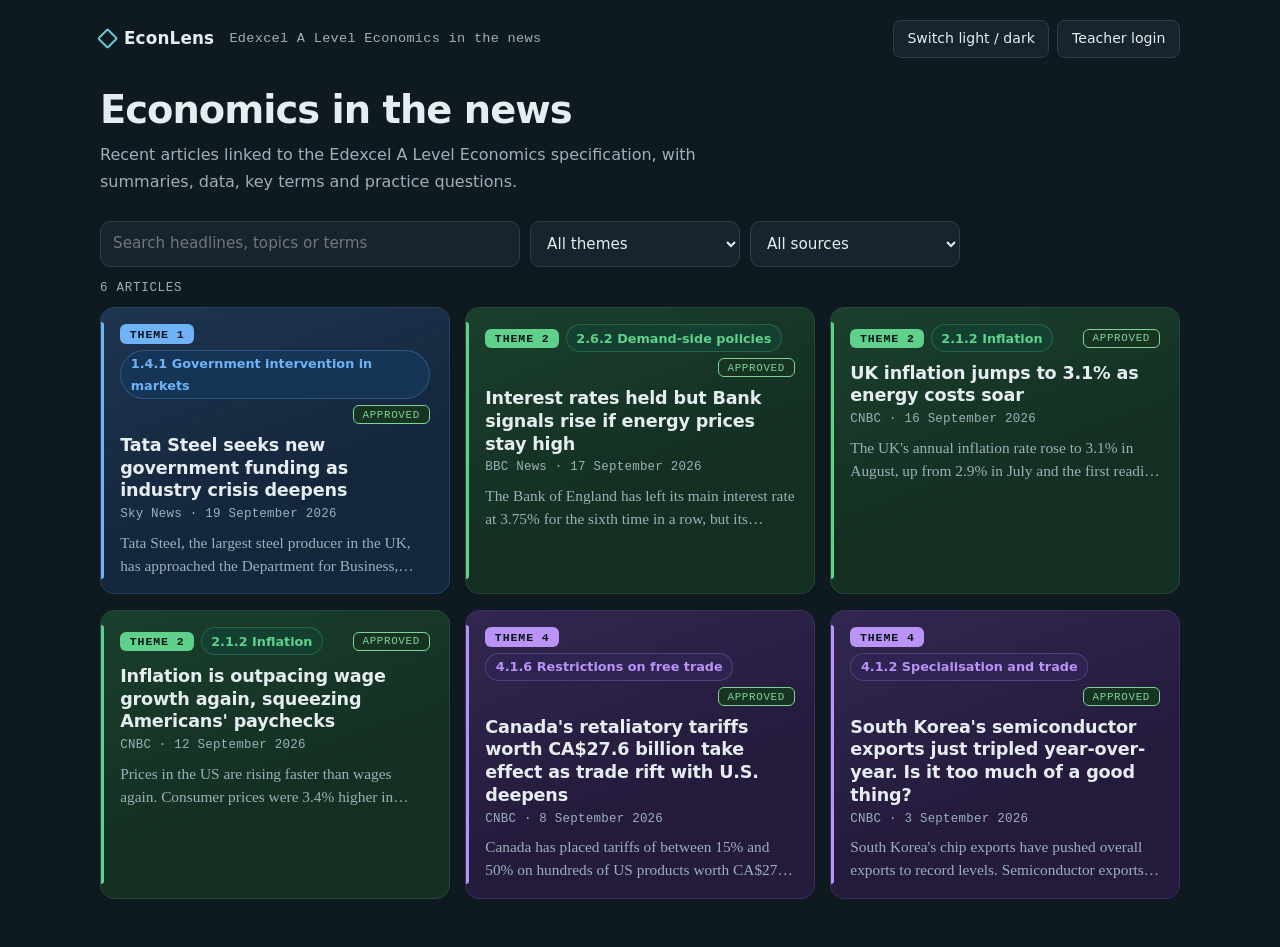
==== commit 39c2202a: "Update EconLens site 2026-09-20 19:18" ====
--- a/index.html
+++ b/index.html
@@ -17,7 +17,6 @@
 </div>
 <div id="teacherbar" class="teacherbar" hidden></div>
 <div id="app" aria-live="polite"></div>
-<footer class="site no-print">AI-generated study resources based on published news. Not official Edexcel material. Article text is not stored here; follow the links to read the originals.</footer>
 
 <dialog id="login">
   <form method="dialog" id="loginform">
--- a/style.css
+++ b/style.css
@@ -7,7 +7,7 @@
   --hi:#a4560a; --hi-soft:#f8e9d6;
   --good:#1e6b3a; --good-soft:#dff0e4; --bad:#9b2c2c; --bad-soft:#f6e0e0;
   --warn-ink:#7a5300; --warn-bg:#fbf1d9; --warn-line:#ecd9a4;
-  --glow-a:.08; --grid-a:.04; --shadow-a:.22;
+  --glow-a:.08; --shadow-a:.22;
   --serif:"Literata","Iowan Old Style","Palatino Linotype",Palatino,Georgia,"Times New Roman",serif;
   --sans:"Instrument Sans",system-ui,-apple-system,"Segoe UI",Roboto,"Helvetica Neue",Arial,sans-serif;
   --mono:ui-monospace,"SF Mono","JetBrains Mono",Menlo,Consolas,"Liberation Mono",monospace;
@@ -25,7 +25,7 @@
   --hi:#f0b36b; --hi-soft:#3a2b17;
   --good:#7fd39a; --good-soft:#173322; --bad:#f19a9a; --bad-soft:#3b1d1d;
   --warn-ink:#f0c674; --warn-bg:#3a2b17; --warn-line:#5c4520;
-  --glow-a:.2; --grid-a:.055; --shadow-a:.5;
+  --glow-a:.2; --shadow-a:.5;
 }
 html[data-mode="dark"] [data-theme="1"]{--bg:#0b1624;--surface:#122237;--line:#25405f;--accent:#6fb2f5;--accent-soft:#163556;--accent-rgb:111,178,245;--hi:#f0b36b;--hi-soft:#3a2b17}
 html[data-mode="dark"] [data-theme="2"]{--bg:#0b1c15;--surface:#112a1f;--line:#23473a;--accent:#5fd18b;--accent-soft:#134030;--accent-rgb:95,209,139;--hi:#f0b36b;--hi-soft:#3a2b17}
@@ -38,12 +38,7 @@
 body{
   margin:0;color:var(--ink);font-family:var(--serif);font-size:1.0625rem;line-height:1.65;
   background-color:var(--bg);
-  background-image:
-    radial-gradient(900px 440px at 12% -6%,rgba(var(--accent-rgb),var(--glow-a)),transparent 62%),
-    radial-gradient(700px 380px at 96% 4%,rgba(var(--accent-rgb),calc(var(--glow-a) * .6)),transparent 60%),
-    linear-gradient(rgba(var(--accent-rgb),var(--grid-a)) 1px,transparent 1px),
-    linear-gradient(90deg,rgba(var(--accent-rgb),var(--grid-a)) 1px,transparent 1px);
-  background-size:auto,auto,44px 44px,44px 44px;
+  
 }
 a{color:var(--accent)}
 :focus-visible{outline:3px solid var(--accent);outline-offset:2px}
@@ -58,11 +53,11 @@
 .dash{max-width:1120px;margin:0 auto;padding:1.25rem 1.25rem 0;font-family:var(--sans)}
 .dash-top{display:flex;justify-content:space-between;align-items:center;gap:1rem}
 .dash-top a.brand{font-size:1.05rem;font-weight:600;letter-spacing:.01em;color:var(--ink);text-decoration:none;display:inline-flex;align-items:center;gap:.55rem}
-.dash-top a.brand::before{content:"";width:.7rem;height:.7rem;transform:rotate(45deg);border:2px solid var(--accent);border-radius:2px;box-shadow:0 0 12px rgba(var(--accent-rgb),.7),inset 0 0 6px rgba(var(--accent-rgb),.5)}
+.dash-top a.brand::before{content:"";width:.7rem;height:.7rem;transform:rotate(45deg);border:2px solid var(--accent);border-radius:2px;}
 .dash-top .tag-line{font-weight:400;color:var(--muted);font-size:.85rem;margin-left:.4rem;font-family:var(--mono);letter-spacing:.02em}
 .acct{display:flex;gap:.5rem;align-items:center}
 .linkbtn{font:inherit;font-size:.88rem;background:var(--surface);border:1px solid var(--line);color:var(--ink);border-radius:8px;padding:.4rem .85rem;cursor:pointer;transition:border-color .15s,box-shadow .15s}
-.linkbtn:hover{border-color:var(--accent);box-shadow:0 0 14px -4px rgba(var(--accent-rgb),.7)}
+.linkbtn:hover{border-color:var(--accent);}
 .intro{padding:1.8rem 0 .4rem}
 .intro h1{font-size:clamp(1.7rem,4vw,2.4rem)}
 .intro p{color:var(--muted);margin:.6rem 0 0;font-size:1rem}
@@ -77,10 +72,10 @@
   display:block;position:relative;font-family:var(--sans);color:var(--ink);
   background:linear-gradient(160deg,rgba(var(--accent-rgb),.13),rgba(var(--accent-rgb),.03) 60%),var(--surface);
   border:1px solid var(--line);border-radius:14px;padding:1.05rem 1.2rem;
-  box-shadow:0 14px 34px -26px rgba(var(--accent-rgb),var(--shadow-a));transition:transform .18s,box-shadow .18s,border-color .18s;
-}
-.pick::before{content:"";position:absolute;left:0;top:14px;bottom:14px;width:3px;border-radius:0 3px 3px 0;background:var(--accent);box-shadow:0 0 14px rgba(var(--accent-rgb),.8)}
-.pick:hover{transform:translateY(-2px);border-color:var(--accent);box-shadow:0 18px 40px -22px rgba(var(--accent-rgb),.7)}
+  transition:transform .18s,box-shadow .18s,border-color .18s;
+}
+.pick::before{content:"";position:absolute;left:0;top:14px;bottom:14px;width:3px;border-radius:0 3px 3px 0;background:var(--accent);}
+.pick:hover{transform:translateY(-2px);border-color:var(--accent);}
 .pick .tags{margin-bottom:.6rem}
 .pick h2{font-size:1.1rem;line-height:1.3;margin:0 0 .3rem;font-weight:600}
 .pick h2 a{color:var(--ink);text-decoration:none}
@@ -90,7 +85,7 @@
 .reason{font-size:.9rem;color:var(--muted);margin:.4rem 0 0}
 .empty{padding:2.5rem 0;color:var(--muted);font-family:var(--sans)}
 .tags{display:flex;flex-wrap:wrap;gap:.4rem;align-items:center;font-family:var(--sans)}
-.badge{font:600 .72rem var(--mono);letter-spacing:.08em;text-transform:uppercase;padding:.2rem .6rem;border-radius:6px;background:var(--accent);color:var(--on-accent);box-shadow:0 0 14px -2px rgba(var(--accent-rgb),.7)}
+.badge{font:600 .72rem var(--mono);letter-spacing:.08em;text-transform:uppercase;padding:.2rem .6rem;border-radius:6px;background:var(--accent);color:var(--on-accent);}
 .tag{font-size:.8rem;padding:.14rem .6rem;border-radius:999px;background:var(--accent-soft);color:var(--accent);font-weight:600;border:1px solid rgba(var(--accent-rgb),.25)}
 .status{font:500 .68rem var(--mono);letter-spacing:.06em;text-transform:uppercase;padding:.15rem .55rem;border-radius:6px;border:1px solid var(--line);color:var(--muted);margin-left:auto;background:var(--surface)}
 .status.approved{color:var(--good);border-color:var(--good);background:var(--good-soft)}
@@ -104,12 +99,12 @@
 .teacherbar select{font:inherit;font-size:.9rem;padding:.35rem;border:1px solid var(--line);border-radius:8px;max-width:100%;background:var(--surface);color:var(--ink)}
 .teacherbar .note{color:var(--muted);margin:.4rem 0 0;font-size:.85rem;max-width:none}
 .btn{font:inherit;font-family:var(--sans);font-size:.9rem;padding:.44rem .95rem;border:1px solid var(--line);background:var(--surface);color:var(--ink);border-radius:8px;cursor:pointer;transition:border-color .15s,box-shadow .15s}
-.btn:hover{border-color:var(--accent);box-shadow:0 0 14px -4px rgba(var(--accent-rgb),.7)}
-.btn:disabled{opacity:.45;cursor:not-allowed;box-shadow:none}
-.btn.primary{background:var(--accent);border-color:var(--accent);color:var(--on-accent);font-weight:600;text-decoration:none;display:inline-block;box-shadow:0 0 18px -4px rgba(var(--accent-rgb),.8)}
+.btn:hover{border-color:var(--accent);}
+.btn:disabled{opacity:.45;cursor:not-allowed;}
+.btn.primary{background:var(--accent);border-color:var(--accent);color:var(--on-accent);font-weight:600;text-decoration:none;display:inline-block;}
 .btn.good{border-color:var(--good);color:var(--good)}
 .btn.bad{border-color:var(--bad);color:var(--bad)}
-.linkbtn.inline{background:none;border:0;padding:0;text-decoration:underline;color:var(--accent);font-size:inherit;box-shadow:none}
+.linkbtn.inline{background:none;border:0;padding:0;text-decoration:underline;color:var(--accent);font-size:inherit;}
 
 /* ---------- article layout ---------- */
 .layout{display:grid;grid-template-columns:210px minmax(0,1fr);gap:3rem;max-width:1120px;margin:0 auto;padding:1.6rem 1.25rem 5rem}
@@ -117,18 +112,18 @@
 nav.toc p{font:500 .72rem var(--mono);letter-spacing:.14em;text-transform:uppercase;margin:0 0 .6rem;color:var(--muted)}
 nav.toc a{display:block;padding:.3rem 0 .3rem .85rem;border-left:2px solid var(--line);text-decoration:none;color:var(--muted);transition:color .15s,border-color .15s}
 nav.toc a:hover{border-left-color:var(--accent);color:var(--accent)}
-nav.toc a.active{border-left-color:var(--accent);color:var(--ink);box-shadow:-8px 0 14px -10px var(--accent)}
+nav.toc a.active{border-left-color:var(--accent);color:var(--ink);}
 nav.toc a.back{margin-bottom:.9rem;border-left-color:transparent;padding-left:0;color:var(--accent)}
 main{min-width:0;counter-reset:sec}
 section{margin-top:3.4rem;counter-increment:sec}
 section>h2::before{content:"0" counter(sec);display:block;font:500 .74rem/1 var(--mono);letter-spacing:.16em;color:var(--accent);margin-bottom:.55rem}
 section>h2::after{content:"";display:block;height:1px;margin-top:.7rem;background:linear-gradient(90deg,rgba(var(--accent-rgb),.6),transparent 70%)}
 header.hero{padding-bottom:.5rem}
-header.hero::before{content:"";display:block;height:2px;margin-bottom:1.3rem;background:linear-gradient(90deg,var(--accent),rgba(var(--accent-rgb),0) 75%);box-shadow:0 0 16px rgba(var(--accent-rgb),.7)}
+header.hero::before{content:"";display:block;height:2px;margin-bottom:1.3rem;background:linear-gradient(90deg,var(--accent),rgba(var(--accent-rgb),0) 75%);}
 .meta{font:.82rem var(--mono);color:var(--muted);margin:.9rem 0 1.1rem;letter-spacing:.02em}
 .chips{display:flex;flex-wrap:wrap;gap:.5rem;font-family:var(--sans);font-size:.88rem;margin-bottom:1.25rem;align-items:center}
 .chip{padding:.25rem .75rem;border-radius:999px;border:1px solid var(--line);background:var(--surface)}
-.chip.primary{background:var(--accent);border-color:var(--accent);color:var(--on-accent);font-weight:600;box-shadow:0 0 18px -3px rgba(var(--accent-rgb),.8)}
+.chip.primary{background:var(--accent);border-color:var(--accent);color:var(--on-accent);font-weight:600;}
 .banner{margin:1rem 0 0;padding:.6rem .9rem;border-radius:10px;background:var(--warn-bg);color:var(--warn-ink);border:1px solid var(--warn-line);font-size:.9rem;font-family:var(--sans);max-width:none}
 .banner.reviewed{background:var(--good-soft);color:var(--good);border-color:var(--good)}
 .banner.warn{background:var(--bad-soft);color:var(--bad);border-color:var(--bad)}
@@ -136,7 +131,7 @@
 .panel{
   background:linear-gradient(180deg,rgba(var(--accent-rgb),.06),transparent 42%),var(--surface);
   border:1px solid var(--line);border-radius:14px;padding:1.25rem 1.4rem;
-  box-shadow:0 18px 44px -30px rgba(var(--accent-rgb),var(--shadow-a));
+  
 }
 .panel p:last-child{margin-bottom:0}
 .panel.tint{background:linear-gradient(135deg,rgba(var(--accent-rgb),.2),rgba(var(--accent-rgb),.06)),var(--surface);border-color:rgba(var(--accent-rgb),.35)}
@@ -147,8 +142,8 @@
 .chart-caption{font-family:var(--sans);font-size:.85rem;color:var(--muted);margin:.7rem 0 0;max-width:none}
 .gl{stroke:var(--line);stroke-width:1}
 .zl{stroke:var(--muted);stroke-width:1.2;opacity:.8}
-.axis{fill:var(--muted);font:11px var(--mono)}
-.callout{fill:var(--ink);font:600 12px var(--mono)}
+.axis{fill:var(--muted);font:11px var(--sans)}
+.callout{fill:var(--ink);font:600 12px var(--sans)}
 .bar{transform-box:fill-box;transform-origin:50% 100%;animation:grow .85s cubic-bezier(.2,.8,.2,1) both}
 .bar.neg{transform-origin:50% 0}
 .trace{stroke-dasharray:1;animation:draw 1.5s cubic-bezier(.3,.6,.2,1) both}
@@ -157,11 +152,11 @@
 .facts{display:grid;grid-template-columns:repeat(auto-fit,minmax(160px,1fr));gap:.8rem;margin-top:1rem;font-family:var(--sans)}
 .fact{position:relative;background:var(--surface);border:1px solid var(--line);border-radius:12px;padding:.9rem 1rem;overflow:hidden}
 .fact::before{content:"";position:absolute;left:0;top:0;right:0;height:2px;background:linear-gradient(90deg,var(--accent),transparent);opacity:.9}
-.fact b{display:block;font:600 1.5rem/1.2 var(--mono);letter-spacing:-.02em;margin-bottom:.25rem;color:var(--ink);text-shadow:0 0 22px rgba(var(--accent-rgb),.35)}
+.fact b{display:block;font:600 1.5rem/1.2 var(--sans);letter-spacing:-.02em;margin-bottom:.25rem;color:var(--ink);}
 .fact span{font-size:.85rem;color:var(--muted);line-height:1.4;display:block}
 .share{display:flex;gap:4px;margin:.6rem 0 .5rem;min-height:16px}
-.share i{display:block;height:16px;border-radius:4px;background:var(--accent);box-shadow:0 0 12px -2px rgba(var(--accent-rgb),.7)}
-.share i.hi{background:var(--hi);box-shadow:0 0 12px -2px var(--hi)}
+.share i{display:block;height:16px;border-radius:4px;background:var(--accent);}
+.share i.hi{background:var(--hi);}
 .share.solid{gap:2px}
 .legend{display:flex;flex-wrap:wrap;gap:.3rem 1.2rem;font-family:var(--sans);font-size:.88rem;margin:.2rem 0 .4rem}
 .legend span::before{content:"";display:inline-block;width:.8rem;height:.8rem;border-radius:3px;background:var(--accent);margin-right:.4rem;vertical-align:-1px}
@@ -169,8 +164,8 @@
 .legend span[style*="--c"]::before{background:var(--c)}
 .note{font-family:var(--sans);font-size:.88rem;color:var(--muted);max-width:none}
 .mrow{display:grid;grid-template-columns:minmax(120px,240px) 1fr 56px;gap:.7rem;align-items:center;font-family:var(--sans);font-size:.92rem;margin:.5rem 0}
-.mrow i{display:block;height:12px;border-radius:6px;background:linear-gradient(90deg,rgba(var(--accent-rgb),.55),var(--accent));width:var(--w);box-shadow:0 0 12px -2px rgba(var(--accent-rgb),.7)}
-.mrow b{font:600 .9rem var(--mono);text-align:right}
+.mrow i{display:block;height:12px;border-radius:6px;background:linear-gradient(90deg,rgba(var(--accent-rgb),.55),var(--accent));width:var(--w);}
+.mrow b{font:600 .9rem var(--sans);text-align:right}
 @media(max-width:560px){.mrow{grid-template-columns:1fr 56px}.mrow span{grid-column:1/-1}}
 .evals{display:grid;gap:.75rem}
 .eval{background:var(--surface);border:1px solid var(--line);border-left:3px solid var(--hi);border-radius:10px;padding:.8rem 1rem;font-size:1rem}
@@ -182,22 +177,23 @@
 ul.tight li::marker{color:var(--accent)}
 .chain{list-style:none;padding:0;margin:0;counter-reset:s}
 .chain li{counter-increment:s;position:relative;padding:.1rem 0 1rem 2.7rem;max-width:68ch}
-.chain li::before{content:counter(s);position:absolute;left:0;top:0;width:1.85rem;height:1.85rem;border-radius:50%;background:var(--accent-soft);color:var(--accent);font:600 .85rem var(--mono);display:grid;place-items:center;border:1px solid rgba(var(--accent-rgb),.5);box-shadow:0 0 14px -2px rgba(var(--accent-rgb),.6)}
+.chain li::before{content:counter(s);position:absolute;left:0;top:0;width:1.85rem;height:1.85rem;border-radius:50%;background:var(--accent-soft);color:var(--accent);font:600 .85rem var(--mono);display:grid;place-items:center;border:1px solid rgba(var(--accent-rgb),.5);}
 .chain li::after{content:"";position:absolute;left:.92rem;top:2rem;bottom:.2rem;width:1px;background:linear-gradient(var(--accent),var(--line))}
 .chain li:last-child::after{display:none}
 dl.terms{display:grid;grid-template-columns:minmax(0,1fr);gap:0;margin:0}
 dl.terms div{padding:.85rem 0;border-top:1px solid var(--line)}
-dl.terms dt{font-family:var(--sans);font-weight:600;color:var(--accent)}
+dl.terms dt{font-family:var(--sans);font-weight:600;color:var(--ink)}
+html[data-mode="dark"] dl.terms dt{color:#fff}
 dl.terms dd{margin:.15rem 0 0;max-width:68ch}
 @media(min-width:760px){dl.terms div{display:grid;grid-template-columns:230px 1fr;gap:1.5rem}dl.terms dd{margin:0}}
 
 /* ---------- exam practice ---------- */
-.q{background:var(--surface);border:1px solid var(--line);border-radius:14px;padding:1.15rem 1.35rem;margin-bottom:1rem;box-shadow:0 18px 44px -32px rgba(var(--accent-rgb),var(--shadow-a))}
+.q{background:var(--surface);border:1px solid var(--line);border-radius:14px;padding:1.15rem 1.35rem;margin-bottom:1rem;}
 .q .qtxt{font-weight:600;max-width:68ch}
 .qlabel{font:500 .72rem var(--mono);letter-spacing:.1em;text-transform:uppercase;color:var(--accent);margin-bottom:.4rem}
 .opts{display:grid;gap:.5rem;margin:.9rem 0 .5rem}
 .opt{display:flex;gap:.7rem;text-align:left;font:inherit;font-size:1rem;background:var(--bg);color:var(--ink);border:1px solid var(--line);border-radius:10px;padding:.65rem .85rem;cursor:pointer;width:100%;transition:border-color .15s,box-shadow .15s}
-.opt:hover:not(:disabled){border-color:var(--accent);box-shadow:0 0 16px -6px rgba(var(--accent-rgb),.8)}
+.opt:hover:not(:disabled){border-color:var(--accent);}
 .opt .l{font:600 .9rem var(--mono);min-width:1.2rem;color:var(--accent)}
 .opt.correct{background:var(--good-soft);border-color:var(--good)}
 .opt.wrong{background:var(--bad-soft);border-color:var(--bad)}
@@ -221,13 +217,13 @@
 .discuss{
   position:relative;border-radius:16px;padding:1.7rem 1.9rem;
   background:linear-gradient(135deg,rgba(var(--accent-rgb),.22),rgba(var(--accent-rgb),.05)),var(--surface);
-  border:1px solid rgba(var(--accent-rgb),.5);box-shadow:0 0 40px -14px rgba(var(--accent-rgb),.6);
+  border:1px solid rgba(var(--accent-rgb),.5);
 }
 .discuss .prompt{font:600 1.35rem/1.4 var(--serif);max-width:52ch;margin:0 0 .8rem}
 .discuss .note{margin:0}
 
 footer.site{max-width:1120px;margin:0 auto;padding:1.2rem 1.25rem 2.5rem;color:var(--muted);font:.78rem/1.6 var(--mono);border-top:1px solid var(--line)}
-dialog{border:1px solid var(--line);border-radius:14px;padding:1.4rem;max-width:min(92vw,380px);font-family:var(--sans);background:var(--surface);color:var(--ink);box-shadow:0 0 50px -10px rgba(var(--accent-rgb),.6)}
+dialog{border:1px solid var(--line);border-radius:14px;padding:1.4rem;max-width:min(92vw,380px);font-family:var(--sans);background:var(--surface);color:var(--ink);}
 dialog::backdrop{background:rgba(5,10,14,.6)}
 dialog input{font:inherit;width:100%;padding:.6rem .75rem;border:1px solid var(--line);border-radius:10px;margin:.6rem 0;background:var(--bg);color:var(--ink)}
 dialog .err{color:var(--bad);font-size:.9rem;margin:.2rem 0 .6rem}
@@ -237,7 +233,7 @@
   .layout{grid-template-columns:1fr;gap:1rem}
   nav.toc{position:static;display:flex;flex-wrap:wrap;gap:.4rem}
   nav.toc p{width:100%}
-  nav.toc a,nav.toc a.active{border:1px solid var(--line);border-radius:999px;padding:.25rem .7rem;background:var(--surface);box-shadow:none;color:var(--ink)}
+  nav.toc a,nav.toc a.active{border:1px solid var(--line);border-radius:999px;padding:.25rem .7rem;background:var(--surface);color:var(--ink)}
   nav.toc a.back{border-color:transparent;background:none;padding-left:0;color:var(--accent)}
 }
 @media(max-width:520px){.dash-top .tag-line{display:none}.linkbtn{padding:.4rem .6rem}}
@@ -250,8 +246,8 @@
   .layout{display:block;padding:0}
   section{margin-top:1.4rem}
   h2,h3{break-after:avoid}
-  .panel,.q,.eval,.fact,.chain li{break-inside:avoid;box-shadow:none!important;background:none!important}
-  .badge,.chip.primary,.fact b,.share i,.mrow i,.brand::before,.chain li::before{box-shadow:none!important;text-shadow:none!important}
+  .panel,.q,.eval,.fact,.chain li{break-inside:avoid;background:none!important}
+  .badge,.chip.primary,.fact b,.share i,.mrow i,.brand::before,.chain li::before{}
   .bar,.trace{animation:none!important}
   .mcq{display:block!important}
   .explain{display:none!important}
